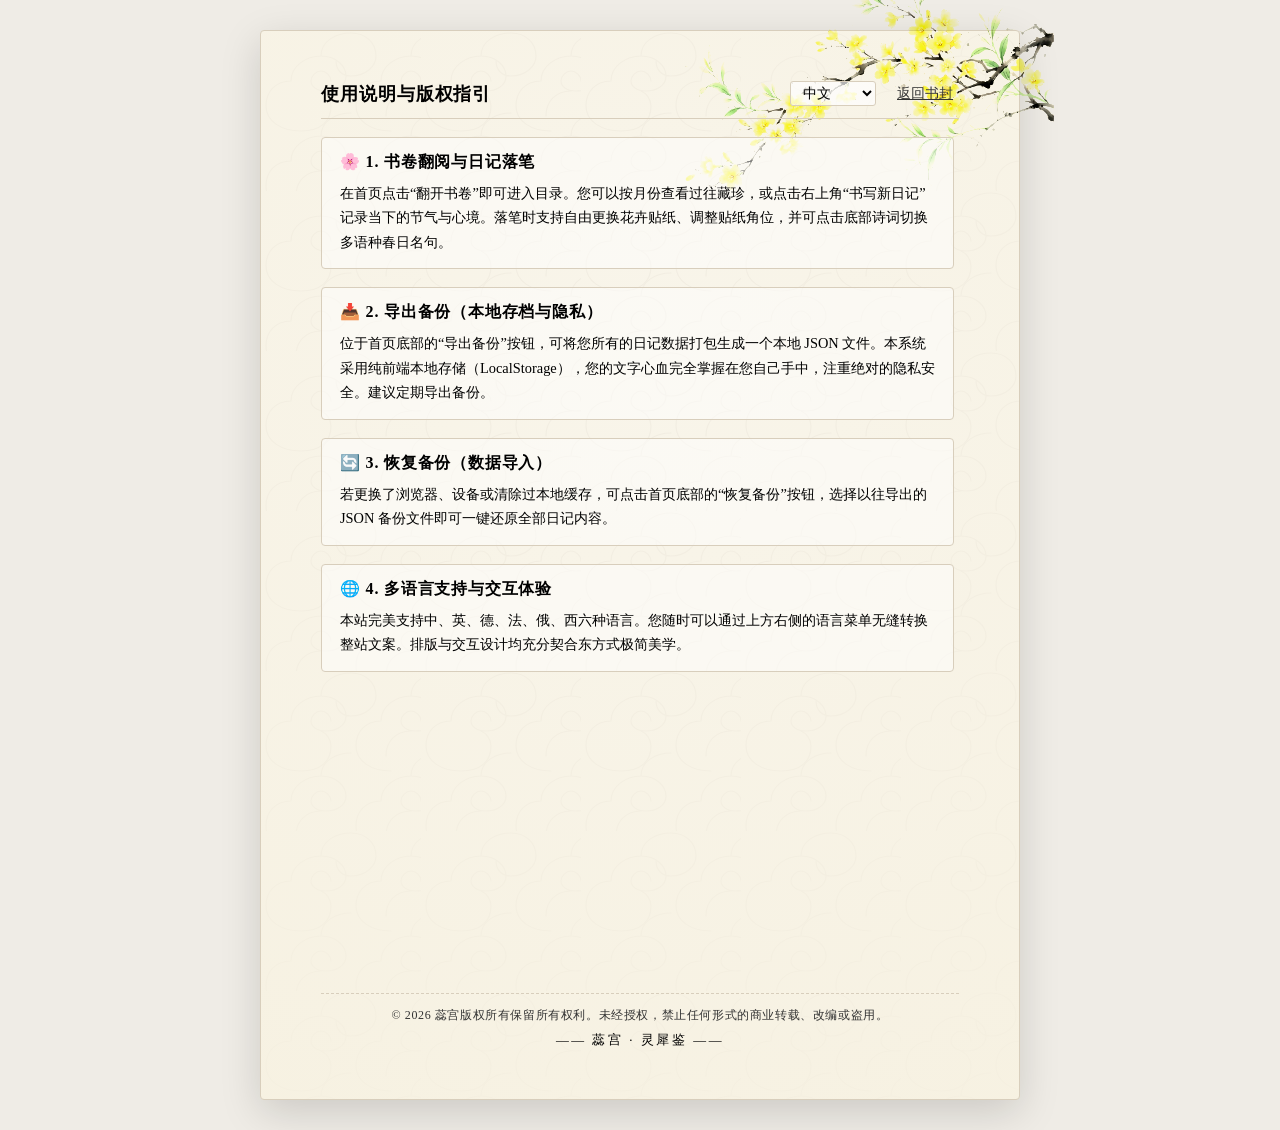
==== guide.html @ cddea07f "Add files via upload" ====
<!DOCTYPE html>
<html lang="zh-CN">
<head>
    <meta charset="UTF-8">
    <meta name="viewport" content="width=device-width, initial-scale=1.0">
    <title>使用说明 · 蕊宫 · 灵犀鉴</title>

    <style>
        :root {
            --bg-goose-yellow: #F4EEDC; 
            --text-ink: #000000;
            --sub-text: #333333;
            --line-color: #D8CEBC;
            --primary-color: #000000;
        }

        body {
            background-color: #EFECE6;
            margin: 0;
            padding: 30px 20px;
            font-family: "Noto Serif SC", "Source Han Serif SC", "Songti SC", "SimSun", "Georgia", "Times New Roman", serif;
            display: flex;
            flex-direction: column;
            align-items: center;
            min-height: 100vh;
        }

        .book-sheet {
            width: 100%;
            max-width: 760px;
            height: 1070px;
            background-color: var(--bg-goose-yellow) !important;
            background-image: 
                radial-gradient(circle at 50% 30%, rgba(255,255,255,0.4) 0%, rgba(247,242,227,0.85) 100%),
                url("data:image/svg+xml,%3Csvg xmlns='http://www.w3.org/2000/svg' width='160' height='160' viewBox='0 0 160 160'%3E%3Cg fill='none' stroke='%23D8CEBC' stroke-width='1.2' stroke-linecap='round' stroke-linejoin='round' opacity='0.4'%3E%3Cpath d='M30,50 C30,35 45,25 60,25 C75,25 85,35 85,45 C85,55 75,60 65,60 C55,60 50,55 50,50 C50,45 55,40 60,40 C65,40 70,45 70,50 M30,50 C15,50 5,60 5,75 C5,90 20,100 40,100 C60,100 70,90 70,75 C70,68 65,62 60,60 M60,25 C60,10 75,2 90,2 C105,2 115,12 115,25 M115,25 C115,35 105,45 90,45 C80,45 75,38 75,30'/%3E%3Cpath d='M120,130 C120,115 135,105 150,105 C165,105 175,115 175,125 C175,135 165,140 155,140 C145,140 140,135 140,130 C140,125 145,120 150,120 C155,120 160,125 160,130 M120,130 C105,130 95,140 95,155 C95,170 110,180 130,180 M150,105 C150,90 165,82 180,82 M150,140 C135,140 125,150 125,165'/%3E%3Cpath d='M120,50 C120,35 135,25 150,25 C165,25 175,35 175,45 C175,55 165,60 155,60 C145,60 140,55 140,50 C140,45 145,40 150,40 C155,40 160,45 160,50 M120,50 C105,50 95,60 95,75 C95,90 110,100 130,100 M150,25 C150,10 165,2 180,2 M150,60 C135,60 125,70 125,85'/%3E%3Cpath d='M30,130 C30,115 45,105 60,105 C75,105 85,115 85,125 C85,135 75,140 65,140 C55,140 50,135 50,130 C50,125 55,120 60,120 C65,120 70,125 70,130 M30,130 C15,130 5,140 5,155 C5,170 20,180 40,180 M60,105 C60,90 75,82 90,82 M60,140 C45,140 35,150 35,165'/%3E%3C/g%3E%3C/svg%3E");
            background-repeat: repeat;
            padding: 50px 60px;
            box-shadow: 0 12px 40px rgba(0, 0, 0, 0.15);
            border: 1px solid var(--line-color);
            position: relative;
            box-sizing: border-box;
            display: flex;
            flex-direction: column;
            border-radius: 4px;
        }

        .corner-flower-sticker {
            position: absolute;
            pointer-events: none;
            z-index: 10;
            mix-blend-mode: multiply;
            filter: contrast(135%) brightness(108%);
            top: -35px; right: -35px; width: 420px;
        }

        .page-nav {
            display: flex;
            justify-content: space-between;
            align-items: center;
            border-bottom: 1px solid var(--line-color);
            padding-bottom: 12px;
            margin-bottom: 18px;
            position: relative;
            z-index: 15;
        }
        .nav-title {
            font-size: 1.15rem;
            color: var(--primary-color);
            font-weight: 600;
            letter-spacing: 0.05em;
        }

        .nav-right-group {
            display: flex;
            align-items: center;
            gap: 15px;
        }

        /* 下拉菜单精致古风样式 */
        .lang-select {
            background: rgba(255, 255, 255, 0.7);
            border: 1px solid var(--line-color);
            color: var(--primary-color);
            font-family: inherit;
            font-size: 0.85rem;
            padding: 3px 8px;
            border-radius: 3px;
            cursor: pointer;
            outline: none;
            transition: all 0.2s;
        }
        .lang-select:hover {
            border-color: var(--primary-color);
        }

        .btn-link {
            background: none;
            border: none;
            color: var(--sub-text);
            font-family: inherit;
            font-size: 0.9rem;
            cursor: pointer;
            text-decoration: underline;
        }
        .btn-link:hover { opacity: 0.7; }

        .content-area {
            flex-grow: 1;
            overflow-y: auto;
            position: relative;
            z-index: 15;
            padding-right: 5px;
        }

        .guide-section {
            margin-bottom: 18px;
            background: rgba(255, 255, 255, 0.5);
            border: 1px solid var(--line-color);
            padding: 14px 18px;
            border-radius: 4px;
        }
        .guide-h2 {
            font-size: 1rem;
            font-weight: bold;
            color: var(--primary-color);
            margin-top: 0;
            margin-bottom: 8px;
            letter-spacing: 0.05em;
        }
        .guide-p {
            font-size: 0.9rem;
            line-height: 1.7;
            color: var(--text-ink);
            margin: 0;
        }

        .footer-area {
            margin-top: 15px;
            position: relative;
            z-index: 15;
            border-top: 1px dashed var(--line-color);
            padding-top: 12px;
            display: flex;
            flex-direction: column;
            align-items: center;
            gap: 8px;
        }

        .copyright-text {
            text-align: center;
            font-size: 0.75rem;
            color: var(--sub-text);
            letter-spacing: 0.05em;
            line-height: 1.5;
        }

        .brand-footer {
            text-align: center;
            font-size: 0.8rem;
            color: var(--primary-color);
            letter-spacing: 0.2em;
        }
    </style>
</head>
<body>

    <div class="book-sheet">
        <img src="image/flower3.jpg" alt="花卉贴纸" class="corner-flower-sticker">

        <!-- 顶部导航与上方语言下拉菜单 -->
        <div class="page-nav">
            <span class="nav-title" id="guideNavTitle">使用说明与版权指引</span>
            <div class="nav-right-group">
                <!-- 语言下拉菜单 -->
                <select id="langSelect" class="lang-select" onchange="switchLanguage(this.value)">
                    <option value="zh">中文</option>
                    <option value="en">English</option>
                    <option value="de">Deutsch</option>
                    <option value="fr">Français</option>
                    <option value="ru">Русский</option>
                    <option value="es">Español</option>
                </select>
                <button class="btn-link" id="btnBackHome" onclick="window.location.href='index.html'">返回书封</button>
            </div>
        </div>

        <!-- 说明正文滚动区 -->
        <div class="content-area" id="guideContentArea">
            <div class="guide-section">
                <div class="guide-h2" id="h2Title1">🌸 1. 书卷翻阅与日记落笔</div>
                <div class="guide-p" id="pText1">在首页点击“翻开书卷”即可进入目录。您可以按月份查看过往藏珍，或点击右上角“书写新日记”记录当下的节气与心境。落笔时支持自由更换花卉贴纸、调整贴纸角位，并可点击底部诗词切换多语种春日名句。</div>
            </div>

            <div class="guide-section">
                <div class="guide-h2" id="h2Title2">📥 2. 导出备份（本地存档与隐私）</div>
                <div class="guide-p" id="pText2">位于首页底部的“导出备份”按钮，可将您所有的日记数据打包生成一个本地 JSON 文件。本系统采用纯前端本地存储（LocalStorage），您的文字心血完全掌握在您自己手中，注重绝对的隐私安全。建议定期导出备份。</div>
            </div>

            <div class="guide-section">
                <div class="guide-h2" id="h2Title3">🔄 3. 恢复备份（数据导入）</div>
                <div class="guide-p" id="pText3">若更换了浏览器、设备或清除过本地缓存，可点击首页底部的“恢复备份”按钮，选择以往导出的 JSON 备份文件即可一键还原全部日记内容。</div>
            </div>

            <div class="guide-section">
                <div class="guide-h2" id="h2Title4">🌐 4. 多语言支持与交互体验</div>
                <div class="guide-p" id="pText4">本站完美支持中、英、德、法、俄、西六种语言。您随时可以通过上方右侧的语言菜单无缝转换整站文案。排版与交互设计均充分契合东方式极简美学。</div>
            </div>
        </div>

        <!-- 底部版权与品牌区 -->
        <div class="footer-area">
            <div class="copyright-text" id="copyrightText">
                © 2026 蕊宫版权所有保留所有权利。未经授权，禁止任何形式的商业转载、改编或盗用。
            </div>
            <div class="brand-footer" id="guideBrand">—— 蕊宫 · 灵犀鉴 ——</div>
        </div>
    </div>

    <script>
        const guideTranslations = {
            zh: {
                navTitle: "使用说明与版权指引",
                backHome: "返回书封",
                h2_1: "🌸 1. 书卷翻阅与日记落笔",
                p_1: "在首页点击“翻开书卷”即可进入目录。您可以按月份查看过往藏珍，或点击右上角“书写新日记”记录当下的节气与心境。落笔时支持自由更换花卉贴纸、调整贴纸角位，并可点击底部诗词切换多语种春日名句。",
                h2_2: "📥 2. 导出备份（本地存档与隐私）",
                p_2: "位于首页底部的“导出备份”按钮，可将您所有的日记数据打包生成一个本地 JSON 文件。本系统采用纯前端本地存储（LocalStorage），您的文字心血完全掌握在您自己手中，注重绝对的隐私安全。建议定期导出备份。",
                h2_3: "🔄 3. 恢复备份（数据导入）",
                p_3: "若更换了浏览器、设备或清除过本地缓存，可点击首页底部的“恢复备份”按钮，选择以往导出的 JSON 备份文件即可一键还原全部日记内容。",
                h2_4: "🌐 4. 多语言支持与交互体验",
                p_4: "本站完美支持中、英、德、法、俄、西六种语言。您随时可以通过上方右侧的语言菜单无缝转换整站文案。排版与交互设计均充分契合东方式极简美学。",
                copyright: "© 2026 蕊宫版权所有保留所有权利。未经授权，禁止任何形式的商业转载、改编或盗用。",
                brand: "—— 蕊宫 · 灵犀鉴 ——"
            },
            en: {
                navTitle: "Instructions & Copyright Guide",
                backHome: "Back to Cover",
                h2_1: "🌸 1. Reading & Writing Diaries",
                p_1: "Click 'Open Book' on the cover to enter the catalog. View past treasures by month or click '+ Write New Diary'. Change floral stickers, adjust corners, and click the poetry footer for multilingual spring verses.",
                h2_2: "📥 2. Export Backup (Local Storage & Privacy)",
                p_2: "The 'Export Backup' button packages your diary data into a local JSON file. Powered by pure frontend local storage, your data remains entirely in your hands with absolute privacy.",
                h2_3: "🔄 3. Restore Backup",
                p_3: "If you change browsers or clear cache, click 'Restore Backup' and select your previous JSON backup file to restore all entries instantly.",
                h2_4: "🌐 4. Multilingual & Aesthetics",
                p_4: "Supports Chinese, English, German, French, Russian, and Spanish. Seamlessly switch using the top-right language menu while enjoying minimalist oriental aesthetics.",
                copyright: "© 2026 Rui Palace. All rights reserved. Unauthorized commercial reproduction or adaptation is prohibited.",
                brand: "—— Rui Palace ——"
            },
            de: {
                navTitle: "Anleitung & Urheberrecht",
                backHome: "Zum Umschlag",
                h2_1: "🌸 1. Lesen & Tagebuch schreiben",
                p_1: "Klicken Sie auf „Buch öffnen“, um den Katalog aufzurufen. Betrachten Sie Schätze nach Monat oder schreiben Sie ein neues Tagebuch.",
                h2_2: "📥 2. Backup exportieren (Datenschutz)",
                p_2: "Die Schaltfläche „Backup exportieren“ speichert alle Daten lokal als JSON. Dank reiner Frontend-Speicherung bleibt Ihre Privatsphäre vollständig gewahrt.",
                h2_3: "🔄 3. Backup wiederherstellen",
                p_3: "Bei Browserwechsel oder Cache-Löschung wählen Sie Ihre JSON-Sicherheitskopie aus, um alle Einträge wiederherzustellen.",
                h2_4: "🌐 4. Mehrsprachigkeit & Ästhetik",
                p_4: "Unterstützt sechs Sprachen. Wechseln Sie nahtlos über das obere Sprachmenü und genießen Sie die minimalistische orientalische Ästhetik.",
                copyright: "© 2026 Rui Palast. Alle Rechte vorbehalten. Unerlaubte kommerzielle Nutzung ist untersagt.",
                brand: "—— Rui Palast ——"
            },
            fr: {
                navTitle: "Instructions & Droits d'auteur",
                backHome: "Retour Couverture",
                h2_1: "🌸 1. Lecture et Écriture",
                p_1: "Cliquez sur « Ouvrir le Livre » pour accéder au catalogue. Consultez les trésors ou écrivez un nouveau journal.",
                h2_2: "📥 2. Exporter (Confidentialité)",
                p_2: "Le bouton « Exporter » regroupe vos données dans un fichier JSON local. Vos données restent strictement privées.",
                h2_3: "🔄 3. Restaurer la Sauvegarde",
                p_3: "En cas de changement de navigateur, sélectionnez votre fichier JSON de sauvegarde pour tout restaurer.",
                h2_4: "🌐 4. Support Multilingue",
                p_4: "Prend en charge six langues. Changez facilement via le menu déroulant supérieur tout en profitant d'une esthétique minimaliste.",
                copyright: "© 2026 Palais Rui. Tous droits réservés. Reproduction commerciale interdite.",
                brand: "—— Palais Rui ——"
            },
            ru: {
                navTitle: "Инструкция и Авторские Права",
                backHome: "К обложке",
                h2_1: "🌸 1. Чтение и Записи",
                p_1: "Нажмите «Открыть Книгу» на обложке для входа в каталог. Просматривайте записи и создавайте новые.",
                h2_2: "📥 2. Экспорт Бэкапа (Конфиденциальность)",
                p_2: "Кнопка «Экспорт бэкапа» сохраняет данные в локальный JSON-файл. Полная приватность и хранение на вашей стороне.",
                h2_3: "🔄 3. Восстановление Бэкапа",
                p_3: "При смене браузера выберите прошлый файл бэкапа для мгновенного восстановления записей.",
                h2_4: "🌐 4. Многоязычность",
                p_4: "Поддержка шести языков. Переключайтесь через верхнее меню, наслаждаясь восточной минималистичной эстетикой.",
                copyright: "© 2026 Дворец Руй. Все права защищены. Коммерческое использование запрещено.",
                brand: "—— Дворец Руй ——"
            },
            es: {
                navTitle: "Instrucciones y Derechos",
                backHome: "Volver a Portada",
                h2_1: "🌸 1. Lectura y Escritura",
                p_1: "Haz clic en 'Abrir Libro' para entrar al catálogo. Explora tesoros pasados o escribe un nuevo diario.",
                h2_2: "📥 2. Exportar Copia (Privacidad)",
                p_2: "El botón 'Exportar copia' guarda tus datos en un archivo JSON local. Tu privacidad está garantizada al 100%.",
                h2_3: "🔄 3. Restaurar Copia",
                p_3: "Si cambias de navegador, selecciona tu archivo JSON anterior para restaurar todas tus entradas.",
                h2_4: "🌐 4. Soporte Multilingüe",
                p_4: "Compatible con seis idiomas. Cambia sin problemas desde el menú superior disfrutando de una estética oriental minimalista.",
                copyright: "© 2026 Palacio Rui. Todos los derechos reservados. Prohibida su reproducción comercial.",
                brand: "—— Palacio Rui ——"
            }
        };

        function switchLanguage(lang) {
            const t = guideTranslations[lang];
            if (!t) return;

            document.getElementById('guideNavTitle').innerText = t.navTitle;
            document.getElementById('btnBackHome').innerText = t.backHome;
            document.getElementById('h2Title1').innerText = t.h2_1;
            document.getElementById('pText1').innerText = t.p_1;
            document.getElementById('h2Title2').innerText = t.h2_2;
            document.getElementById('pText2').innerText = t.p_2;
            document.getElementById('h2Title3').innerText = t.h2_3;
            document.getElementById('pText3').innerText = t.p_3;
            document.getElementById('h2Title4').innerText = t.h2_4;
            document.getElementById('pText4').innerText = t.p_4;
            document.getElementById('copyrightText').innerText = t.copyright;
            document.getElementById('guideBrand').innerText = t.brand;
        }
    </script>
</body>
</html>
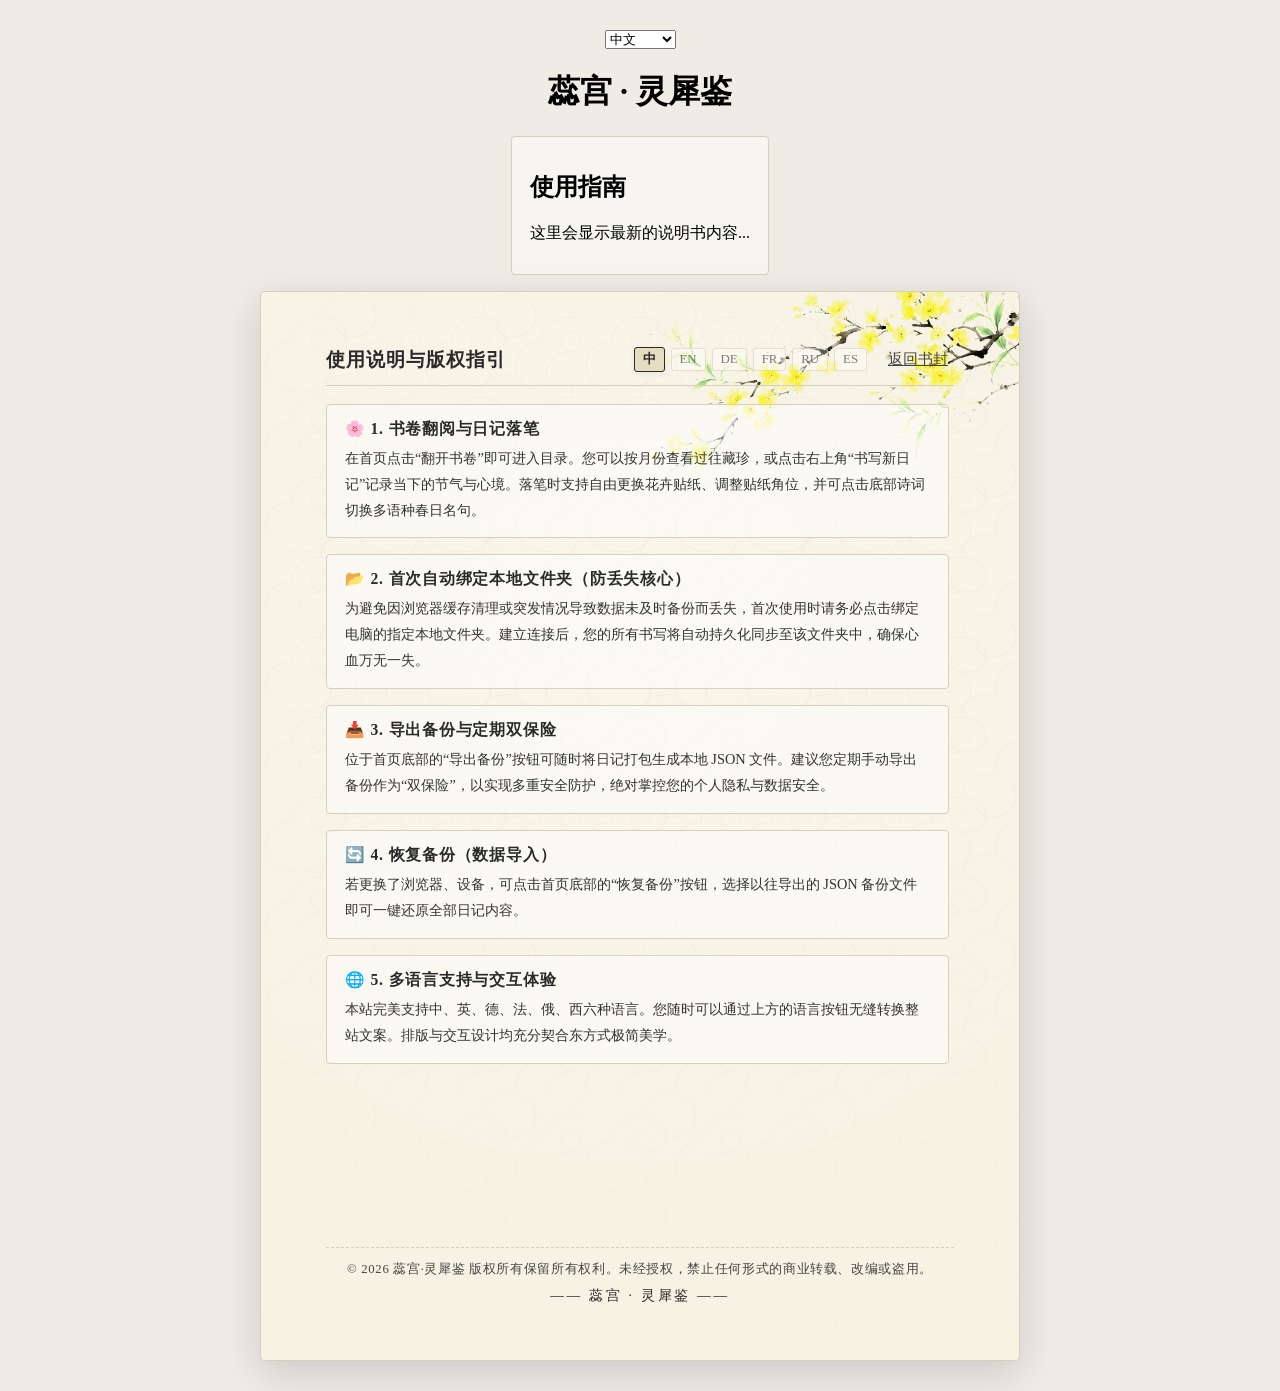
==== commit c3c8d5c8: "Update guide.html" ====
--- a/guide.html
+++ b/guide.html
@@ -1,4 +1,23 @@
+<link rel="manifest" href="manifest.json">
 <!DOCTYPE html>
+
+<!-- 语言选择下拉菜单 -->
+<select id="language-selector" onchange="switchLanguage(this.value)">
+    <option value="zh">中文</option>
+    <option value="en">English</option>
+    <option value="de">Deutsch</option>
+</select>
+
+<!-- 动态应用国际化和最新 Guide 的区域 -->
+<h1 data-i18n="title">蕊宫 · 灵犀鉴</h1>
+
+<section class="guide-section">
+    <h2 data-i18n="guide_title">使用指南</h2>
+    <p data-i18n="guide_content">这里会显示最新的说明书内容...</p>
+</section>
+
+
+
 <html lang="zh-CN">
 <head>
     <meta charset="UTF-8">
@@ -8,10 +27,10 @@
     <style>
         :root {
             --bg-goose-yellow: #F4EEDC; 
-            --text-ink: #000000;
-            --sub-text: #333333;
+            --text-ink: #333333;
+            --sub-text: #444444;
             --line-color: #D8CEBC;
-            --primary-color: #000000;
+            --primary-color: #2A2A2A;
         }
 
         body {
@@ -34,11 +53,12 @@
                 radial-gradient(circle at 50% 30%, rgba(255,255,255,0.4) 0%, rgba(247,242,227,0.85) 100%),
                 url("data:image/svg+xml,%3Csvg xmlns='http://www.w3.org/2000/svg' width='160' height='160' viewBox='0 0 160 160'%3E%3Cg fill='none' stroke='%23D8CEBC' stroke-width='1.2' stroke-linecap='round' stroke-linejoin='round' opacity='0.4'%3E%3Cpath d='M30,50 C30,35 45,25 60,25 C75,25 85,35 85,45 C85,55 75,60 65,60 C55,60 50,55 50,50 C50,45 55,40 60,40 C65,40 70,45 70,50 M30,50 C15,50 5,60 5,75 C5,90 20,100 40,100 C60,100 70,90 70,75 C70,68 65,62 60,60 M60,25 C60,10 75,2 90,2 C105,2 115,12 115,25 M115,25 C115,35 105,45 90,45 C80,45 75,38 75,30'/%3E%3Cpath d='M120,130 C120,115 135,105 150,105 C165,105 175,115 175,125 C175,135 165,140 155,140 C145,140 140,135 140,130 C140,125 145,120 150,120 C155,120 160,125 160,130 M120,130 C105,130 95,140 95,155 C95,170 110,180 130,180 M150,105 C150,90 165,82 180,82 M150,140 C135,140 125,150 125,165'/%3E%3Cpath d='M120,50 C120,35 135,25 150,25 C165,25 175,35 175,45 C175,55 165,60 155,60 C145,60 140,55 140,50 C140,45 145,40 150,40 C155,40 160,45 160,50 M120,50 C105,50 95,60 95,75 C95,90 110,100 130,100 M150,25 C150,10 165,2 180,2 M150,60 C135,60 125,70 125,85'/%3E%3Cpath d='M30,130 C30,115 45,105 60,105 C75,105 85,115 85,125 C85,135 75,140 65,140 C55,140 50,135 50,130 C50,125 55,120 60,120 C65,120 70,125 70,130 M30,130 C15,130 5,140 5,155 C5,170 20,180 40,180 M60,105 C60,90 75,82 90,82 M60,140 C45,140 35,150 35,165'/%3E%3C/g%3E%3C/svg%3E");
             background-repeat: repeat;
-            padding: 50px 60px;
+            padding: 55px 65px;
             box-shadow: 0 12px 40px rgba(0, 0, 0, 0.15);
             border: 1px solid var(--line-color);
             position: relative;
             box-sizing: border-box;
+            overflow: hidden;
             display: flex;
             flex-direction: column;
             border-radius: 4px;
@@ -50,7 +70,9 @@
             z-index: 10;
             mix-blend-mode: multiply;
             filter: contrast(135%) brightness(108%);
-            top: -35px; right: -35px; width: 420px;
+            top: -35px; 
+            right: -35px; 
+            width: 460px;
         }
 
         .page-nav {
@@ -63,8 +85,9 @@
             position: relative;
             z-index: 15;
         }
+
         .nav-title {
-            font-size: 1.15rem;
+            font-size: 1.2rem;
             color: var(--primary-color);
             font-weight: 600;
             letter-spacing: 0.05em;
@@ -76,21 +99,34 @@
             gap: 15px;
         }
 
-        /* 下拉菜单精致古风样式 */
-        .lang-select {
+        /* 底部/导航栏精致语言切换按钮 */
+        .lang-switcher {
+            display: flex;
+            gap: 6px;
+            align-items: center;
+        }
+        
+        .lang-btn {
+            background: rgba(255, 255, 255, 0.35);
+            border: 1px solid rgba(216, 206, 188, 0.6);
+            padding: 3px 8px;
+            font-size: 0.8rem;
+            cursor: pointer;
+            border-radius: 3px;
+            font-family: inherit;
+            color: rgba(68, 68, 68, 0.7);
+            transition: all 0.2s;
+        }
+        .lang-btn:hover {
             background: rgba(255, 255, 255, 0.7);
-            border: 1px solid var(--line-color);
-            color: var(--primary-color);
-            font-family: inherit;
-            font-size: 0.85rem;
-            padding: 3px 8px;
-            border-radius: 3px;
-            cursor: pointer;
-            outline: none;
-            transition: all 0.2s;
-        }
-        .lang-select:hover {
+            color: var(--primary-color);
+        }
+        .lang-btn.active {
+            background: #E5DCC2;
             border-color: var(--primary-color);
+            color: var(--primary-color);
+            box-shadow: 0 2px 6px rgba(0,0,0,0.06);
+            font-weight: 600;
         }
 
         .btn-link {
@@ -98,7 +134,7 @@
             border: none;
             color: var(--sub-text);
             font-family: inherit;
-            font-size: 0.9rem;
+            font-size: 0.95rem;
             cursor: pointer;
             text-decoration: underline;
         }
@@ -113,23 +149,23 @@
         }
 
         .guide-section {
-            margin-bottom: 18px;
+            margin-bottom: 16px;
             background: rgba(255, 255, 255, 0.5);
             border: 1px solid var(--line-color);
             padding: 14px 18px;
             border-radius: 4px;
         }
         .guide-h2 {
-            font-size: 1rem;
+            font-size: 0.98rem;
             font-weight: bold;
             color: var(--primary-color);
             margin-top: 0;
-            margin-bottom: 8px;
+            margin-bottom: 6px;
             letter-spacing: 0.05em;
         }
         .guide-p {
             font-size: 0.9rem;
-            line-height: 1.7;
+            line-height: 1.8;
             color: var(--text-ink);
             margin: 0;
         }
@@ -148,7 +184,7 @@
 
         .copyright-text {
             text-align: center;
-            font-size: 0.75rem;
+            font-size: 0.8rem;
             color: var(--sub-text);
             letter-spacing: 0.05em;
             line-height: 1.5;
@@ -156,7 +192,7 @@
 
         .brand-footer {
             text-align: center;
-            font-size: 0.8rem;
+            font-size: 0.85rem;
             color: var(--primary-color);
             letter-spacing: 0.2em;
         }
@@ -167,19 +203,18 @@
     <div class="book-sheet">
         <img src="image/flower3.jpg" alt="花卉贴纸" class="corner-flower-sticker">
 
-        <!-- 顶部导航与上方语言下拉菜单 -->
+        <!-- 顶部导航与语言切换 -->
         <div class="page-nav">
             <span class="nav-title" id="guideNavTitle">使用说明与版权指引</span>
             <div class="nav-right-group">
-                <!-- 语言下拉菜单 -->
-                <select id="langSelect" class="lang-select" onchange="switchLanguage(this.value)">
-                    <option value="zh">中文</option>
-                    <option value="en">English</option>
-                    <option value="de">Deutsch</option>
-                    <option value="fr">Français</option>
-                    <option value="ru">Русский</option>
-                    <option value="es">Español</option>
-                </select>
+                <div class="lang-switcher">
+                    <button class="lang-btn active" onclick="switchLanguage('zh')">中</button>
+                    <button class="lang-btn" onclick="switchLanguage('en')">EN</button>
+                    <button class="lang-btn" onclick="switchLanguage('de')">DE</button>
+                    <button class="lang-btn" onclick="switchLanguage('fr')">FR</button>
+                    <button class="lang-btn" onclick="switchLanguage('ru')">RU</button>
+                    <button class="lang-btn" onclick="switchLanguage('es')">ES</button>
+                </div>
                 <button class="btn-link" id="btnBackHome" onclick="window.location.href='index.html'">返回书封</button>
             </div>
         </div>
@@ -192,25 +227,30 @@
             </div>
 
             <div class="guide-section">
-                <div class="guide-h2" id="h2Title2">📥 2. 导出备份（本地存档与隐私）</div>
-                <div class="guide-p" id="pText2">位于首页底部的“导出备份”按钮，可将您所有的日记数据打包生成一个本地 JSON 文件。本系统采用纯前端本地存储（LocalStorage），您的文字心血完全掌握在您自己手中，注重绝对的隐私安全。建议定期导出备份。</div>
-            </div>
-
-            <div class="guide-section">
-                <div class="guide-h2" id="h2Title3">🔄 3. 恢复备份（数据导入）</div>
-                <div class="guide-p" id="pText3">若更换了浏览器、设备或清除过本地缓存，可点击首页底部的“恢复备份”按钮，选择以往导出的 JSON 备份文件即可一键还原全部日记内容。</div>
-            </div>
-
-            <div class="guide-section">
-                <div class="guide-h2" id="h2Title4">🌐 4. 多语言支持与交互体验</div>
-                <div class="guide-p" id="pText4">本站完美支持中、英、德、法、俄、西六种语言。您随时可以通过上方右侧的语言菜单无缝转换整站文案。排版与交互设计均充分契合东方式极简美学。</div>
+                <div class="guide-h2" id="h2Title2">📂 2. 首次自动绑定本地文件夹（防丢失核心）</div>
+                <div class="guide-p" id="pText2">为避免因浏览器缓存清理或突发情况导致数据未及时备份而丢失，首次使用时请务必点击绑定电脑的指定本地文件夹。建立连接后，您的所有书写将自动持久化同步至该文件夹中，确保心血万无一失。</div>
+            </div>
+
+            <div class="guide-section">
+                <div class="guide-h2" id="h2Title3">📥 3. 导出备份与定期双保险</div>
+                <div class="guide-p" id="pText3">位于首页底部的“导出备份”按钮可随时将日记打包生成本地 JSON 文件。建议您定期手动导出备份作为“双保险”，以实现多重安全防护，绝对掌控您的个人隐私与数据安全。</div>
+            </div>
+
+            <div class="guide-section">
+                <div class="guide-h2" id="h2Title4">🔄 4. 恢复备份（数据导入）</div>
+                <div class="guide-p" id="pText4">若更换了浏览器、设备，可点击首页底部的“恢复备份”按钮，选择以往导出的 JSON 备份文件即可一键还原全部日记内容。</div>
+            </div>
+
+            <div class="guide-section">
+                <div class="guide-h2" id="h2Title5">🌐 5. 多语言支持与交互体验</div>
+                <div class="guide-p" id="pText5">本站完美支持中、英、德、法、俄、西六种语言。您随时可以通过上方的语言按钮无缝转换整站文案。排版与交互设计均充分契合东方式极简美学。</div>
             </div>
         </div>
 
         <!-- 底部版权与品牌区 -->
         <div class="footer-area">
             <div class="copyright-text" id="copyrightText">
-                © 2026 蕊宫版权所有保留所有权利。未经授权，禁止任何形式的商业转载、改编或盗用。
+                © 2026 蕊宫·灵犀鉴 版权所有保留所有权利。未经授权，禁止任何形式的商业转载、改编或盗用。
             </div>
             <div class="brand-footer" id="guideBrand">—— 蕊宫 · 灵犀鉴 ——</div>
         </div>
@@ -223,13 +263,15 @@
                 backHome: "返回书封",
                 h2_1: "🌸 1. 书卷翻阅与日记落笔",
                 p_1: "在首页点击“翻开书卷”即可进入目录。您可以按月份查看过往藏珍，或点击右上角“书写新日记”记录当下的节气与心境。落笔时支持自由更换花卉贴纸、调整贴纸角位，并可点击底部诗词切换多语种春日名句。",
-                h2_2: "📥 2. 导出备份（本地存档与隐私）",
-                p_2: "位于首页底部的“导出备份”按钮，可将您所有的日记数据打包生成一个本地 JSON 文件。本系统采用纯前端本地存储（LocalStorage），您的文字心血完全掌握在您自己手中，注重绝对的隐私安全。建议定期导出备份。",
-                h2_3: "🔄 3. 恢复备份（数据导入）",
-                p_3: "若更换了浏览器、设备或清除过本地缓存，可点击首页底部的“恢复备份”按钮，选择以往导出的 JSON 备份文件即可一键还原全部日记内容。",
-                h2_4: "🌐 4. 多语言支持与交互体验",
-                p_4: "本站完美支持中、英、德、法、俄、西六种语言。您随时可以通过上方右侧的语言菜单无缝转换整站文案。排版与交互设计均充分契合东方式极简美学。",
-                copyright: "© 2026 蕊宫版权所有保留所有权利。未经授权，禁止任何形式的商业转载、改编或盗用。",
+                h2_2: "📂 2. 首次自动绑定本地文件夹（防丢失核心）",
+                p_2: "为避免因浏览器缓存清理或突发情况导致数据未及时备份而丢失，首次使用时请务必点击绑定电脑的指定本地文件夹。建立连接后，您的所有书写将自动持久化同步至该文件夹中，确保心血万无一失。",
+                h2_3: "📥 3. 导出备份与定期双保险",
+                p_3: "位于首页底部的“导出备份”按钮可随时将日记打包生成本地 JSON 文件。建议您定期手动导出备份作为“双保险”，以实现多重安全防护，绝对掌控您的个人隐私与数据安全。",
+                h2_4: "🔄 4. 恢复备份（数据导入）",
+                p_4: "若更换了浏览器、设备，可点击首页底部的“恢复备份”按钮，选择以往导出的 JSON 备份文件即可一键还原全部日记内容。",
+                h2_5: "🌐 5. 多语言支持与交互体验",
+                p_5: "本站完美支持中、英、德、法、俄、西六种语言。您随时可以通过上方的语言按钮无缝转换整站文案。排版与交互设计均充分契合东方式极简美学。",
+                copyright: "© 2026 蕊宫·灵犀鉴 版权所有保留所有权利。未经授权，禁止任何形式的商业转载、改编或盗用。",
                 brand: "—— 蕊宫 · 灵犀鉴 ——"
             },
             en: {
@@ -237,74 +279,87 @@
                 backHome: "Back to Cover",
                 h2_1: "🌸 1. Reading & Writing Diaries",
                 p_1: "Click 'Open Book' on the cover to enter the catalog. View past treasures by month or click '+ Write New Diary'. Change floral stickers, adjust corners, and click the poetry footer for multilingual spring verses.",
-                h2_2: "📥 2. Export Backup (Local Storage & Privacy)",
-                p_2: "The 'Export Backup' button packages your diary data into a local JSON file. Powered by pure frontend local storage, your data remains entirely in your hands with absolute privacy.",
-                h2_3: "🔄 3. Restore Backup",
-                p_3: "If you change browsers or clear cache, click 'Restore Backup' and select your previous JSON backup file to restore all entries instantly.",
-                h2_4: "🌐 4. Multilingual & Aesthetics",
-                p_4: "Supports Chinese, English, German, French, Russian, and Spanish. Seamlessly switch using the top-right language menu while enjoying minimalist oriental aesthetics.",
-                copyright: "© 2026 Rui Palace. All rights reserved. Unauthorized commercial reproduction or adaptation is prohibited.",
-                brand: "—— Rui Palace ——"
+                h2_2: "📂 2. Automatic Local Folder Binding (Anti-Loss Core)",
+                p_2: "To prevent data loss from browser cache clearing or unbacked changes, please bind a designated local computer folder upon your first visit. Once connected, all your writings will automatically persist and sync into this folder.",
+                h2_3: "📥 3. Export Backup & Regular Double Insurance",
+                p_3: "The 'Export Backup' button packages your diary into a local JSON file anytime. We recommend exporting manual backups regularly as a 'double insurance' for multi-layered safety and absolute privacy control.",
+                h2_4: "🔄 4. Restore Backup",
+                p_4: "If you change browsers or devices, click 'Restore Backup' and select your previous JSON backup file to restore all entries instantly.",
+                h2_5: "🌐 5. Multilingual & Aesthetics",
+                p_5: "Supports Chinese, English, German, French, Russian, and Spanish. Seamlessly switch using the top language menu while enjoying minimalist oriental aesthetics.",
+                copyright: "© 2026 Rui Palace · Ling Xi Jian. All rights reserved. Unauthorized commercial reproduction or adaptation is prohibited.",
+                brand: "—— Rui Palace · Ling Xi Jian ——"
             },
             de: {
                 navTitle: "Anleitung & Urheberrecht",
                 backHome: "Zum Umschlag",
                 h2_1: "🌸 1. Lesen & Tagebuch schreiben",
-                p_1: "Klicken Sie auf „Buch öffnen“, um den Katalog aufzurufen. Betrachten Sie Schätze nach Monat oder schreiben Sie ein neues Tagebuch.",
-                h2_2: "📥 2. Backup exportieren (Datenschutz)",
-                p_2: "Die Schaltfläche „Backup exportieren“ speichert alle Daten lokal als JSON. Dank reiner Frontend-Speicherung bleibt Ihre Privatsphäre vollständig gewahrt.",
-                h2_3: "🔄 3. Backup wiederherstellen",
-                p_3: "Bei Browserwechsel oder Cache-Löschung wählen Sie Ihre JSON-Sicherheitskopie aus, um alle Einträge wiederherzustellen.",
-                h2_4: "🌐 4. Mehrsprachigkeit & Ästhetik",
-                p_4: "Unterstützt sechs Sprachen. Wechseln Sie nahtlos über das obere Sprachmenü und genießen Sie die minimalistische orientalische Ästhetik.",
-                copyright: "© 2026 Rui Palast. Alle Rechte vorbehalten. Unerlaubte kommerzielle Nutzung ist untersagt.",
-                brand: "—— Rui Palast ——"
+                p_1: "Klicken Sie auf „Buch öffnen“, um den Katalog aufzurufen. Betrachten Sie Schätze nach Monat oder schreiben Sie über „Neues Tagebuch“ Ihre aktuellen Stimmungen nieder. Sticker lassen sich flexibel anpassen.",
+                h2_2: "📂 2. Automatisches Binden eines lokalen Ordners (Schutz vor Verlust)",
+                p_2: "Um Datenverlust durch Cache-Löschung zu vermeiden, binden Sie beim ersten Mal unbedingt einen lokalen Computerordner an. Nach der Verbindung werden alle Schriften automatisch in diesem Ordner dauerhaft gespeichert.",
+                h2_3: "📥 3. Backup exportieren & regelmäßige doppelte Absicherung",
+                p_3: "Der Button „Backup exportieren“ erstellt jederzeit eine lokale JSON-Datei. Es wird empfohlen, regelmäßig manuelle Backups als „doppelte Absicherung“ zu erstellen, um die absolute Datensicherheit zu gewährleisten.",
+                h2_4: "🔄 4. Backup wiederherstellen",
+                p_4: "Bei Browserwechsel oder Gerätetausch wählen Sie Ihre JSON-Sicherheitskopie über „Backup wiederherstellen“ aus, um alle Einträge sofort wiederherzustellen.",
+                h2_5: "🌐 5. Mehrsprachigkeit & Ästhetik",
+                p_5: "Die Website unterstützt sechs Sprachen. Wechseln Sie nahtlos über das obere Sprachmenü und genießen Sie die minimalistische orientalische Ästhetik.",
+                copyright: "© 2026 Rui Palast · Ling Xi Jian. Alle Rechte vorbehalten. Unerlaubte kommerzielle Nutzung oder Anpassung ist untersagt.",
+                brand: "—— Rui Palast · Ling Xi Jian ——"
             },
             fr: {
-                navTitle: "Instructions & Droits d'auteur",
-                backHome: "Retour Couverture",
+                navTitle: "Instructions & Droits d'Auteur",
+                backHome: "Retour à la Couverture",
                 h2_1: "🌸 1. Lecture et Écriture",
-                p_1: "Cliquez sur « Ouvrir le Livre » pour accéder au catalogue. Consultez les trésors ou écrivez un nouveau journal.",
-                h2_2: "📥 2. Exporter (Confidentialité)",
-                p_2: "Le bouton « Exporter » regroupe vos données dans un fichier JSON local. Vos données restent strictement privées.",
-                h2_3: "🔄 3. Restaurer la Sauvegarde",
-                p_3: "En cas de changement de navigateur, sélectionnez votre fichier JSON de sauvegarde pour tout restaurer.",
-                h2_4: "🌐 4. Support Multilingue",
-                p_4: "Prend en charge six langues. Changez facilement via le menu déroulant supérieur tout en profitant d'une esthétique minimaliste.",
-                copyright: "© 2026 Palais Rui. Tous droits réservés. Reproduction commerciale interdite.",
-                brand: "—— Palais Rui ——"
+                p_1: "Cliquez sur « Ouvrir le Livre » pour accéder au catalogue. Consultez les notes par mois ou créez un nouveau journal. Personnalisez les autocollants et les coins.",
+                h2_2: "📂 2. Liaison automatique du dossier local (Anti-perte)",
+                p_2: "Pour éviter toute perte de données en cas de nettoyage du cache, veuillez lier un dossier local de votre ordinateur dès la première utilisation. Tous vos écrits y seront automatiquement synchronisés.",
+                h2_3: "📥 3. Exportation et double assurance régulière",
+                p_3: "Le bouton d'exportation rassemble vos données dans un fichier JSON local. Il est conseillé d'effectuer des sauvegardes manuelles régulières comme « double assurance » pour une sécurité absolue.",
+                h2_4: "🔄 4. Restaurer la Sauvegarde",
+                p_4: "En cas de changement d'appareil ou de nettoyage du cache, importez votre fichier JSON pour restaurer instantanément l'ensemble de vos journaux.",
+                h2_5: "🌐 5. Support Multilingue et Esthétique",
+                p_5: "Prend en charge six langues. Changez facilement via le menu supérieur tout en profitant d'une esthétique orientale minimaliste.",
+                copyright: "© 2026 Palais Rui · Ling Xi Jian. Tous droits réservés. Reproduction commerciale interdite.",
+                brand: "—— Palais Rui · Ling Xi Jian ——"
             },
             ru: {
                 navTitle: "Инструкция и Авторские Права",
                 backHome: "К обложке",
-                h2_1: "🌸 1. Чтение и Записи",
-                p_1: "Нажмите «Открыть Книгу» на обложке для входа в каталог. Просматривайте записи и создавайте новые.",
-                h2_2: "📥 2. Экспорт Бэкапа (Конфиденциальность)",
-                p_2: "Кнопка «Экспорт бэкапа» сохраняет данные в локальный JSON-файл. Полная приватность и хранение на вашей стороне.",
-                h2_3: "🔄 3. Восстановление Бэкапа",
-                p_3: "При смене браузера выберите прошлый файл бэкапа для мгновенного восстановления записей.",
-                h2_4: "🌐 4. Многоязычность",
-                p_4: "Поддержка шести языков. Переключайтесь через верхнее меню, наслаждаясь восточной минималистичной эстетикой.",
-                copyright: "© 2026 Дворец Руй. Все права защищены. Коммерческое использование запрещено.",
-                brand: "—— Дворец Руй ——"
+                h2_1: "🌸 1. Чтение и Написание Дневника",
+                p_1: "Нажмите «Открыть Книгу» для входа в каталог. Просматривайте архив по месяцам или создавайте новые записи. Меняйте цветочные стикеры и настраивайте их положение.",
+                h2_2: "📂 2. Автоматическая привязка локальной папки (Защита от потери)",
+                p_2: "Чтобы избежать потери данных при очистке кэша браузера, обязательно привяжите указанную локальную папку на компьютере при первом использовании. Ваши записи будут автоматически сохраняться в ней.",
+                h2_3: "📥 3. Экспорт бэкапа и регулярная двойная страховка",
+                p_3: "Кнопка экспорта упаковывает ваши данные в локальный JSON-файл. Рекомендуется регулярно делать ручные бэкапы в качестве «двойной страховки» для абсолютной безопасности конфиденциальных данных.",
+                h2_4: "🔄 4. Восстановление Бэкапа",
+                p_4: "При смене браузера или устройства вы можете в один клик восстановить все записи с помощью сохраненного JSON-файла.",
+                h2_5: "🌐 5. Поддержка Языков",
+                p_5: "Полная поддержка шести языков с мгновенным переключением через верхнее меню в восточном минималистичном стиле.",
+                copyright: "© 2026 Дворец Руй · Лин Си Цзянь. Все права защищены. Коммерческое использование запрещено.",
+                brand: "—— Дворец Руй · Лин Си Цзянь ——"
             },
             es: {
                 navTitle: "Instrucciones y Derechos",
                 backHome: "Volver a Portada",
                 h2_1: "🌸 1. Lectura y Escritura",
-                p_1: "Haz clic en 'Abrir Libro' para entrar al catálogo. Explora tesoros pasados o escribe un nuevo diario.",
-                h2_2: "📥 2. Exportar Copia (Privacidad)",
-                p_2: "El botón 'Exportar copia' guarda tus datos en un archivo JSON local. Tu privacidad está garantizada al 100%.",
-                h2_3: "🔄 3. Restaurar Copia",
-                p_3: "Si cambias de navegador, selecciona tu archivo JSON anterior para restaurar todas tus entradas.",
-                h2_4: "🌐 4. Soporte Multilingüe",
-                p_4: "Compatible con seis idiomas. Cambia sin problemas desde el menú superior disfrutando de una estética oriental minimalista.",
-                copyright: "© 2026 Palacio Rui. Todos los derechos reservados. Prohibida su reproducción comercial.",
-                brand: "—— Palacio Rui ——"
+                p_1: "Haz clic en 'Abrir Libro' para entrar al catálogo. Explora tesoros pasados por mes o escribe nuevos diarios. Personaliza las pegatinas libremente.",
+                h2_2: "📂 2. Vinculación automática de carpeta local (Antiperdida)",
+                p_2: "Para evitar la pérdida de datos por borrado de caché, asegúrate de vincular una carpeta local en tu ordenador en el primer uso. Todos tus escritos se sincronizarán y guardarán allí automáticamente.",
+                h2_3: "📥 3. Exportar copia y doble seguro periódico",
+                p_3: "El botón de exportación genera un archivo JSON local en cualquier momento. Se recomienda realizar copias manuales periódicas como un «doble seguro» para garantizar la seguridad absoluta de tus datos.",
+                h2_4: "🔄 4. Restaurar Copia",
+                p_4: "Si cambias de navegador o dispositivo, selecciona tu archivo JSON anterior para restaurar todas tus entradas al instante.",
+                h2_5: "🌐 5. Soporte Multilingüe",
+                p_5: "Compatible con seis idiomas. Cambia sin problemas desde el menú superior disfrutando de una estética oriental minimalista.",
+                copyright: "© 2026 Palacio Rui · Ling Xi Jian. Todos los derechos reservados. Prohibida su reproducción comercial.",
+                brand: "—— Palacio Rui · Ling Xi Jian ——"
             }
         };
 
         function switchLanguage(lang) {
+            document.querySelectorAll('.lang-btn').forEach(btn => btn.classList.remove('active'));
+            event.target.classList.add('active');
+
             const t = guideTranslations[lang];
             if (!t) return;
 
@@ -318,9 +373,11 @@
             document.getElementById('pText3').innerText = t.p_3;
             document.getElementById('h2Title4').innerText = t.h2_4;
             document.getElementById('pText4').innerText = t.p_4;
+            document.getElementById('h2Title5').innerText = t.h2_5;
+            document.getElementById('pText5').innerText = t.p_5;
             document.getElementById('copyrightText').innerText = t.copyright;
             document.getElementById('guideBrand').innerText = t.brand;
         }
     </script>
 </body>
-</html>+</html>
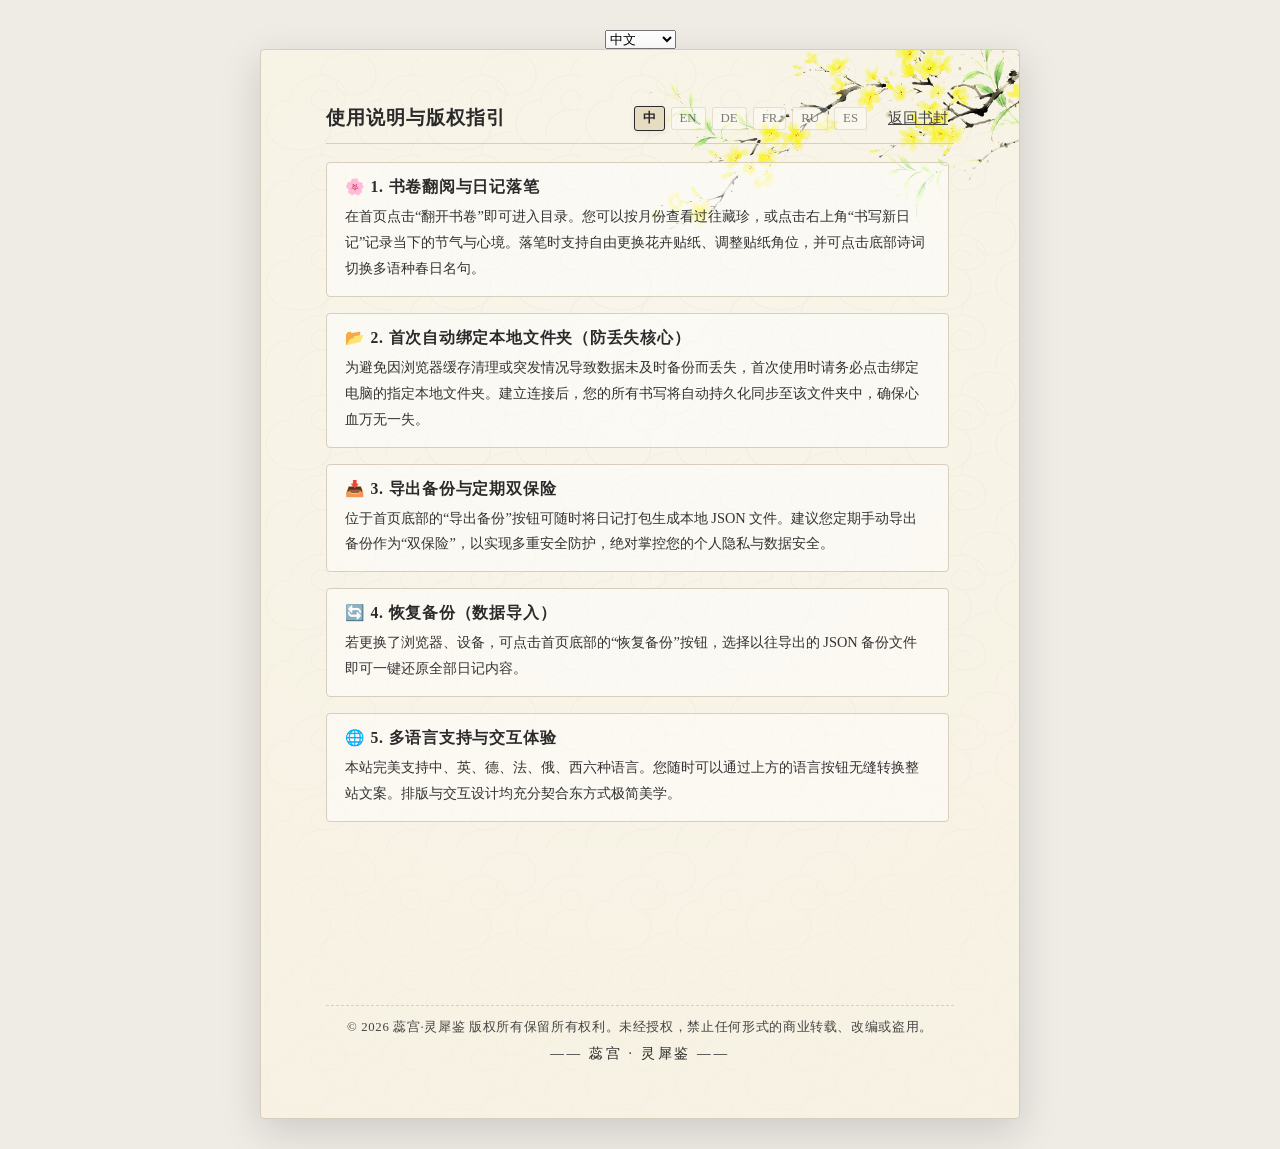
==== commit b42dc96d: "Update guide.html" ====
--- a/guide.html
+++ b/guide.html
@@ -8,21 +8,13 @@
     <option value="de">Deutsch</option>
 </select>
 
-<!-- 动态应用国际化和最新 Guide 的区域 -->
-<h1 data-i18n="title">蕊宫 · 灵犀鉴</h1>
-
-<section class="guide-section">
-    <h2 data-i18n="guide_title">使用指南</h2>
-    <p data-i18n="guide_content">这里会显示最新的说明书内容...</p>
-</section>
-
 
 
 <html lang="zh-CN">
 <head>
     <meta charset="UTF-8">
     <meta name="viewport" content="width=device-width, initial-scale=1.0">
-    <title>使用说明 · 蕊宫 · 灵犀鉴</title>
+    <title>使用说明 · 蕊宫 · 日记本</title>
 
     <style>
         :root {
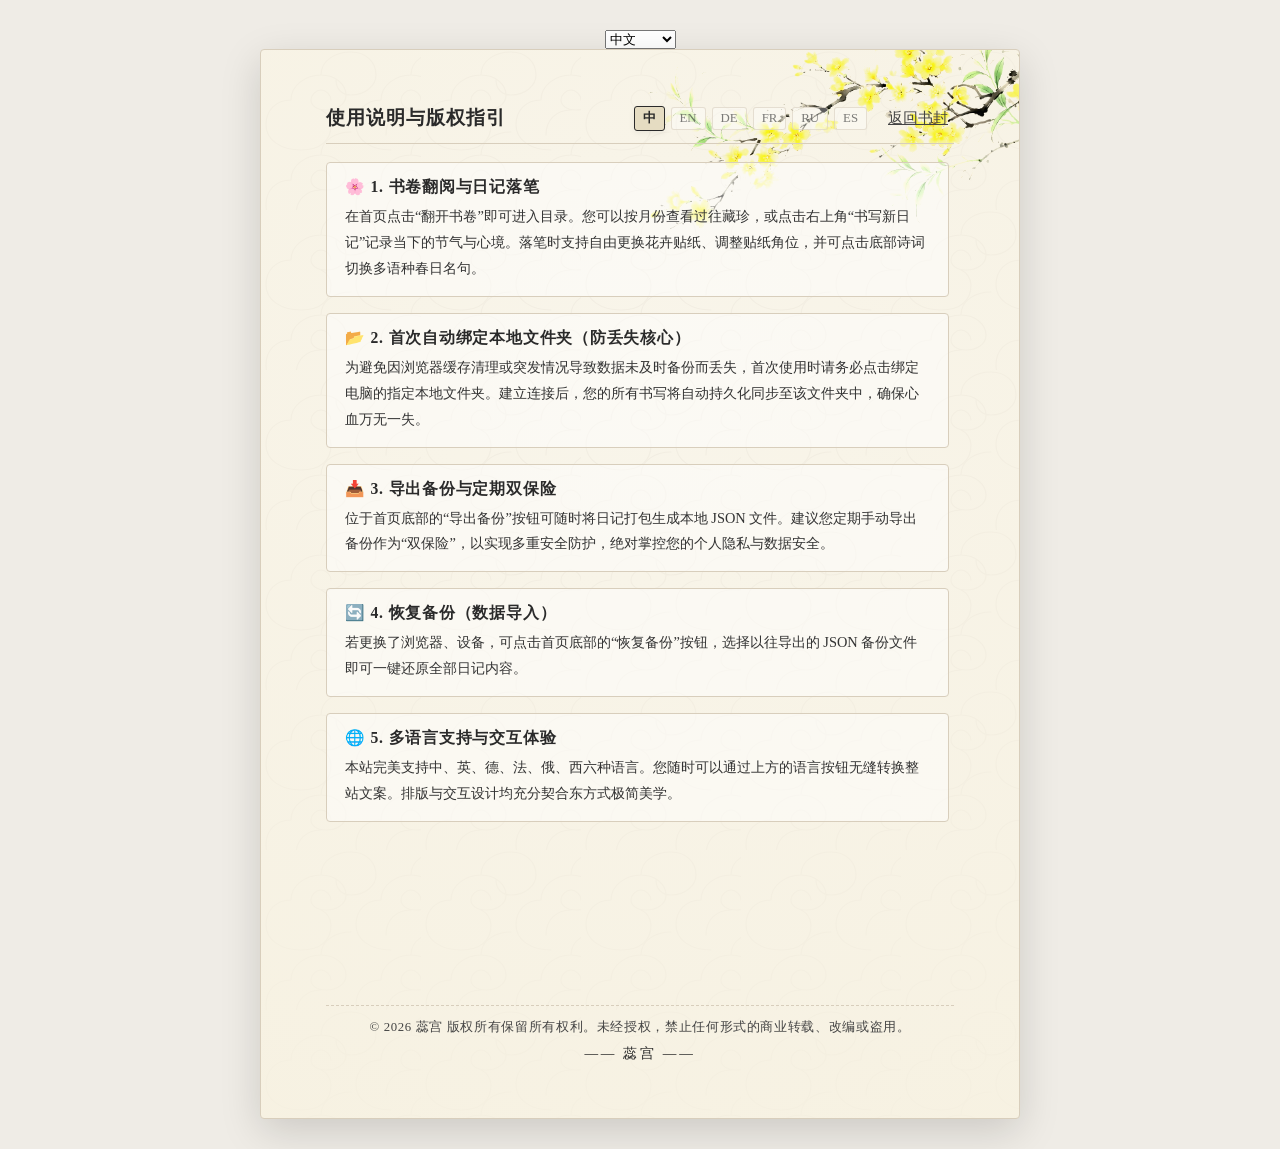
==== commit 65ab3446: "Update guide.html" ====
--- a/guide.html
+++ b/guide.html
@@ -242,9 +242,9 @@
         <!-- 底部版权与品牌区 -->
         <div class="footer-area">
             <div class="copyright-text" id="copyrightText">
-                © 2026 蕊宫·灵犀鉴 版权所有保留所有权利。未经授权，禁止任何形式的商业转载、改编或盗用。
-            </div>
-            <div class="brand-footer" id="guideBrand">—— 蕊宫 · 灵犀鉴 ——</div>
+                © 2026 蕊宫 版权所有保留所有权利。未经授权，禁止任何形式的商业转载、改编或盗用。
+            </div>
+            <div class="brand-footer" id="guideBrand">—— 蕊宫 ——</div>
         </div>
     </div>
 
@@ -263,8 +263,8 @@
                 p_4: "若更换了浏览器、设备，可点击首页底部的“恢复备份”按钮，选择以往导出的 JSON 备份文件即可一键还原全部日记内容。",
                 h2_5: "🌐 5. 多语言支持与交互体验",
                 p_5: "本站完美支持中、英、德、法、俄、西六种语言。您随时可以通过上方的语言按钮无缝转换整站文案。排版与交互设计均充分契合东方式极简美学。",
-                copyright: "© 2026 蕊宫·灵犀鉴 版权所有保留所有权利。未经授权，禁止任何形式的商业转载、改编或盗用。",
-                brand: "—— 蕊宫 · 灵犀鉴 ——"
+                copyright: "© 2026 蕊宫版权所有保留所有权利。未经授权，禁止任何形式的商业转载、改编或盗用。",
+                brand: "—— 蕊宫  ——"
             },
             en: {
                 navTitle: "Instructions & Copyright Guide",
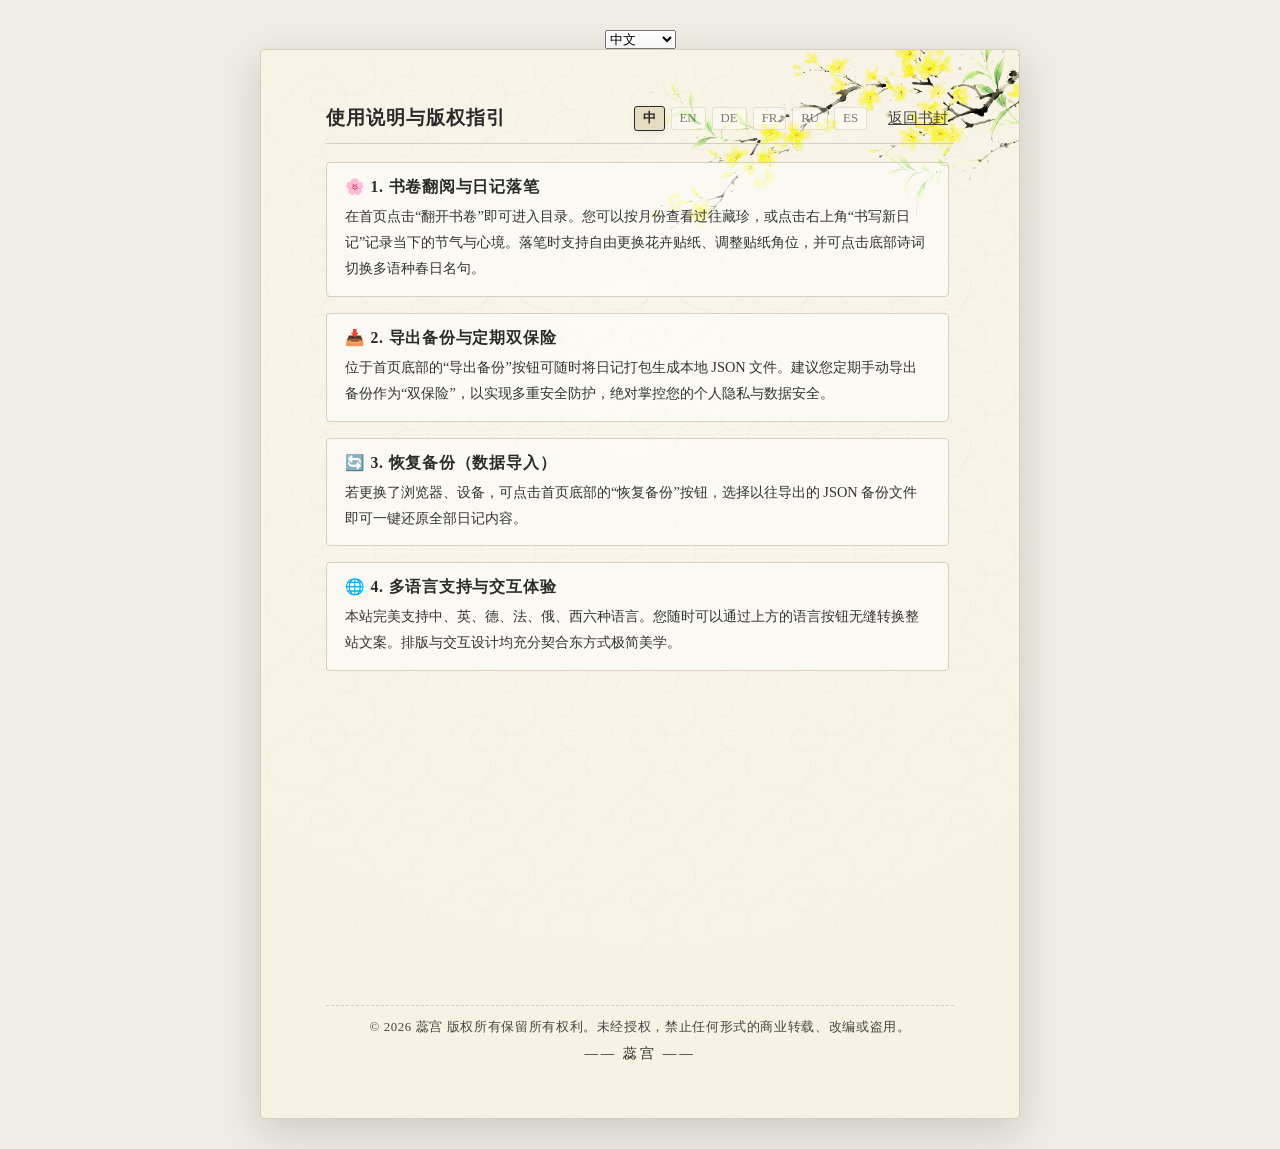
==== commit 81dd358b: "Update guide.html" ====
--- a/guide.html
+++ b/guide.html
@@ -217,25 +217,20 @@
                 <div class="guide-h2" id="h2Title1">🌸 1. 书卷翻阅与日记落笔</div>
                 <div class="guide-p" id="pText1">在首页点击“翻开书卷”即可进入目录。您可以按月份查看过往藏珍，或点击右上角“书写新日记”记录当下的节气与心境。落笔时支持自由更换花卉贴纸、调整贴纸角位，并可点击底部诗词切换多语种春日名句。</div>
             </div>
-
+            
             <div class="guide-section">
-                <div class="guide-h2" id="h2Title2">📂 2. 首次自动绑定本地文件夹（防丢失核心）</div>
-                <div class="guide-p" id="pText2">为避免因浏览器缓存清理或突发情况导致数据未及时备份而丢失，首次使用时请务必点击绑定电脑的指定本地文件夹。建立连接后，您的所有书写将自动持久化同步至该文件夹中，确保心血万无一失。</div>
+                <div class="guide-h2" id="h2Title2">📥 2. 导出备份与定期双保险</div>
+                <div class="guide-p" id="pText2">位于首页底部的“导出备份”按钮可随时将日记打包生成本地 JSON 文件。建议您定期手动导出备份作为“双保险”，以实现多重安全防护，绝对掌控您的个人隐私与数据安全。</div>
             </div>
 
             <div class="guide-section">
-                <div class="guide-h2" id="h2Title3">📥 3. 导出备份与定期双保险</div>
-                <div class="guide-p" id="pText3">位于首页底部的“导出备份”按钮可随时将日记打包生成本地 JSON 文件。建议您定期手动导出备份作为“双保险”，以实现多重安全防护，绝对掌控您的个人隐私与数据安全。</div>
+                <div class="guide-h2" id="h2Title3">🔄 3. 恢复备份（数据导入）</div>
+                <div class="guide-p" id="pText3">若更换了浏览器、设备，可点击首页底部的“恢复备份”按钮，选择以往导出的 JSON 备份文件即可一键还原全部日记内容。</div>
             </div>
 
             <div class="guide-section">
-                <div class="guide-h2" id="h2Title4">🔄 4. 恢复备份（数据导入）</div>
-                <div class="guide-p" id="pText4">若更换了浏览器、设备，可点击首页底部的“恢复备份”按钮，选择以往导出的 JSON 备份文件即可一键还原全部日记内容。</div>
-            </div>
-
-            <div class="guide-section">
-                <div class="guide-h2" id="h2Title5">🌐 5. 多语言支持与交互体验</div>
-                <div class="guide-p" id="pText5">本站完美支持中、英、德、法、俄、西六种语言。您随时可以通过上方的语言按钮无缝转换整站文案。排版与交互设计均充分契合东方式极简美学。</div>
+                <div class="guide-h2" id="h2Title4">🌐 4. 多语言支持与交互体验</div>
+                <div class="guide-p" id="pText4">本站完美支持中、英、德、法、俄、西六种语言。您随时可以通过上方的语言按钮无缝转换整站文案。排版与交互设计均充分契合东方式极简美学。</div>
             </div>
         </div>
 
@@ -255,14 +250,13 @@
                 backHome: "返回书封",
                 h2_1: "🌸 1. 书卷翻阅与日记落笔",
                 p_1: "在首页点击“翻开书卷”即可进入目录。您可以按月份查看过往藏珍，或点击右上角“书写新日记”记录当下的节气与心境。落笔时支持自由更换花卉贴纸、调整贴纸角位，并可点击底部诗词切换多语种春日名句。",
-                h2_2: "📂 2. 首次自动绑定本地文件夹（防丢失核心）",
-                p_2: "为避免因浏览器缓存清理或突发情况导致数据未及时备份而丢失，首次使用时请务必点击绑定电脑的指定本地文件夹。建立连接后，您的所有书写将自动持久化同步至该文件夹中，确保心血万无一失。",
-                h2_3: "📥 3. 导出备份与定期双保险",
-                p_3: "位于首页底部的“导出备份”按钮可随时将日记打包生成本地 JSON 文件。建议您定期手动导出备份作为“双保险”，以实现多重安全防护，绝对掌控您的个人隐私与数据安全。",
-                h2_4: "🔄 4. 恢复备份（数据导入）",
-                p_4: "若更换了浏览器、设备，可点击首页底部的“恢复备份”按钮，选择以往导出的 JSON 备份文件即可一键还原全部日记内容。",
-                h2_5: "🌐 5. 多语言支持与交互体验",
-                p_5: "本站完美支持中、英、德、法、俄、西六种语言。您随时可以通过上方的语言按钮无缝转换整站文案。排版与交互设计均充分契合东方式极简美学。",
+                
+                h2_2: "📥 2. 导出备份与定期双保险",
+                p_2: "位于首页底部的“导出备份”按钮可随时将日记打包生成本地 JSON 文件。建议您定期手动导出备份作为“双保险”，以实现多重安全防护，绝对掌控您的个人隐私与数据安全。",
+                h2_3: "🔄 3. 恢复备份（数据导入）",
+                p_3: "若更换了浏览器、设备，可点击首页底部的“恢复备份”按钮，选择以往导出的 JSON 备份文件即可一键还原全部日记内容。",
+                h2_4: "🌐 4. 多语言支持与交互体验",
+                p_4: "本站完美支持中、英、德、法、俄、西六种语言。您随时可以通过上方的语言按钮无缝转换整站文案。排版与交互设计均充分契合东方式极简美学。",
                 copyright: "© 2026 蕊宫版权所有保留所有权利。未经授权，禁止任何形式的商业转载、改编或盗用。",
                 brand: "—— 蕊宫  ——"
             },
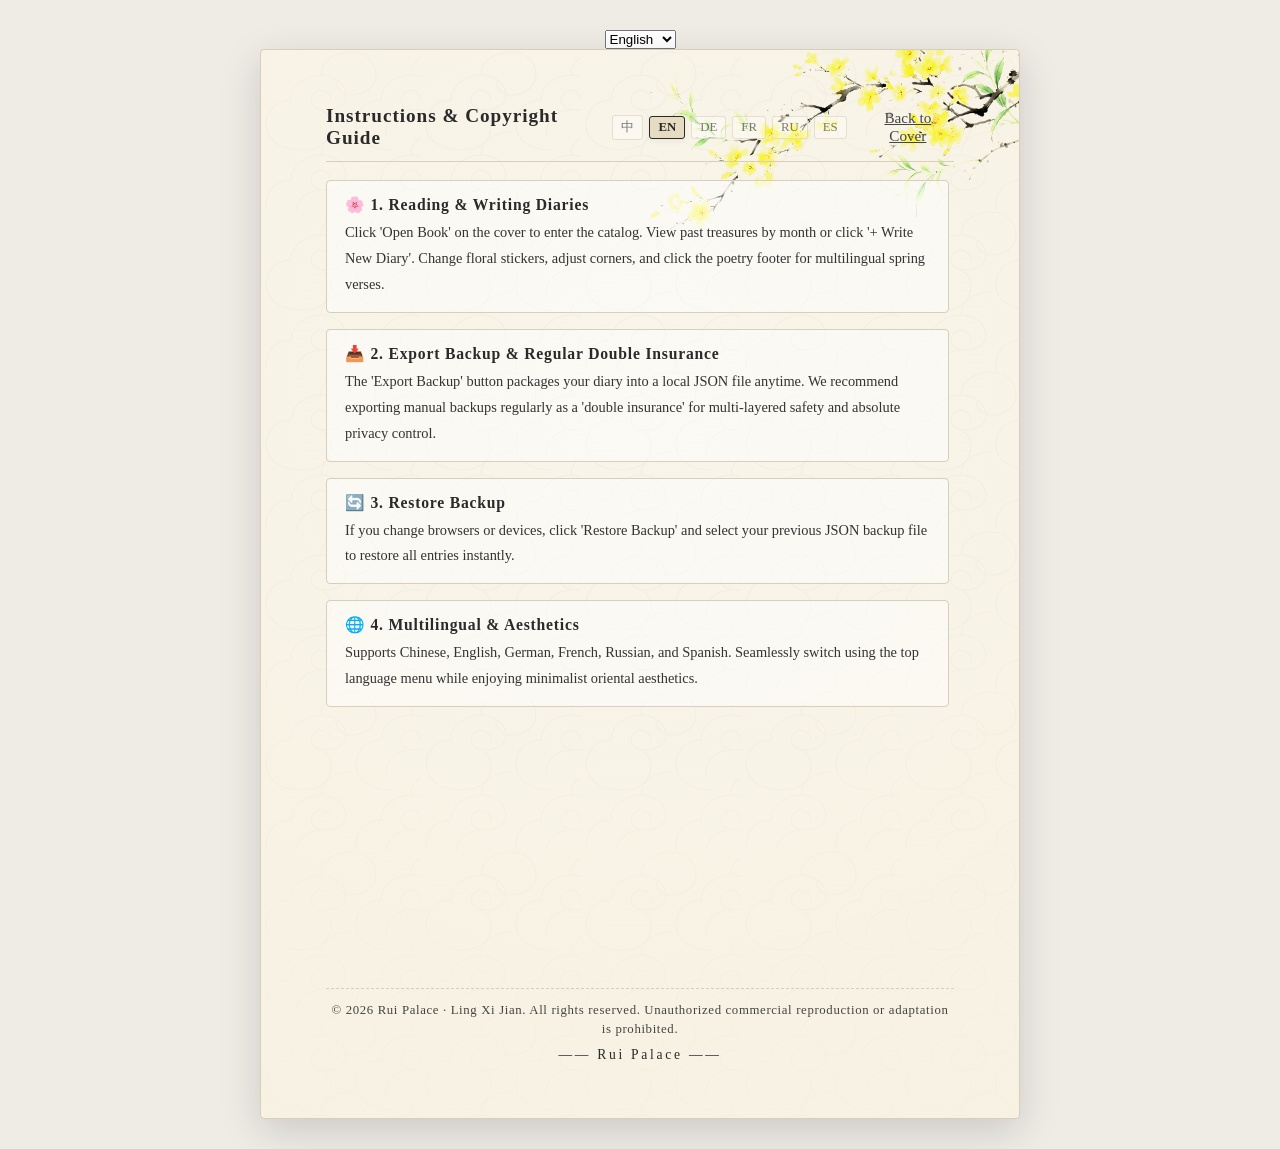
==== commit 32192240: "Update guide.html" ====
--- a/guide.html
+++ b/guide.html
@@ -4,17 +4,15 @@
 <!-- 语言选择下拉菜单 -->
 <select id="language-selector" onchange="switchLanguage(this.value)">
     <option value="zh">中文</option>
-    <option value="en">English</option>
+    <option value="en" selected>English</option>
     <option value="de">Deutsch</option>
 </select>
 
-
-
-<html lang="zh-CN">
+<html lang="en">
 <head>
     <meta charset="UTF-8">
     <meta name="viewport" content="width=device-width, initial-scale=1.0">
-    <title>使用说明 · 蕊宫 · 日记本</title>
+    <title>Instructions & Copyright Guide · Rui Palace</title>
 
     <style>
         :root {
@@ -91,7 +89,6 @@
             gap: 15px;
         }
 
-        /* 底部/导航栏精致语言切换按钮 */
         .lang-switcher {
             display: flex;
             gap: 6px;
@@ -193,53 +190,53 @@
 <body>
 
     <div class="book-sheet">
-        <img src="image/flower3.jpg" alt="花卉贴纸" class="corner-flower-sticker">
+        <img src="image/flower3.jpg" alt="Flower Sticker" class="corner-flower-sticker">
 
         <!-- 顶部导航与语言切换 -->
         <div class="page-nav">
-            <span class="nav-title" id="guideNavTitle">使用说明与版权指引</span>
+            <span class="nav-title" id="guideNavTitle">Instructions & Copyright Guide</span>
             <div class="nav-right-group">
                 <div class="lang-switcher">
-                    <button class="lang-btn active" onclick="switchLanguage('zh')">中</button>
-                    <button class="lang-btn" onclick="switchLanguage('en')">EN</button>
+                    <button class="lang-btn" onclick="switchLanguage('zh')">中</button>
+                    <button class="lang-btn active" onclick="switchLanguage('en')">EN</button>
                     <button class="lang-btn" onclick="switchLanguage('de')">DE</button>
                     <button class="lang-btn" onclick="switchLanguage('fr')">FR</button>
                     <button class="lang-btn" onclick="switchLanguage('ru')">RU</button>
                     <button class="lang-btn" onclick="switchLanguage('es')">ES</button>
                 </div>
-                <button class="btn-link" id="btnBackHome" onclick="window.location.href='index.html'">返回书封</button>
+                <button class="btn-link" id="btnBackHome" onclick="window.location.href='index.html'">Back to Cover</button>
             </div>
         </div>
 
-        <!-- 说明正文滚动区 -->
+        <!-- 说明正文滚动区（默认显示英文） -->
         <div class="content-area" id="guideContentArea">
             <div class="guide-section">
-                <div class="guide-h2" id="h2Title1">🌸 1. 书卷翻阅与日记落笔</div>
-                <div class="guide-p" id="pText1">在首页点击“翻开书卷”即可进入目录。您可以按月份查看过往藏珍，或点击右上角“书写新日记”记录当下的节气与心境。落笔时支持自由更换花卉贴纸、调整贴纸角位，并可点击底部诗词切换多语种春日名句。</div>
+                <div class="guide-h2" id="h2Title1">🌸 1. Reading & Writing Diaries</div>
+                <div class="guide-p" id="pText1">Click 'Open Book' on the cover to enter the catalog. View past treasures by month or click '+ Write New Diary'. Change floral stickers, adjust corners, and click the poetry footer for multilingual spring verses.</div>
             </div>
             
             <div class="guide-section">
-                <div class="guide-h2" id="h2Title2">📥 2. 导出备份与定期双保险</div>
-                <div class="guide-p" id="pText2">位于首页底部的“导出备份”按钮可随时将日记打包生成本地 JSON 文件。建议您定期手动导出备份作为“双保险”，以实现多重安全防护，绝对掌控您的个人隐私与数据安全。</div>
+                <div class="guide-h2" id="h2Title2">📥 2. Export Backup & Regular Double Insurance</div>
+                <div class="guide-p" id="pText2">The 'Export Backup' button packages your diary into a local JSON file anytime. We recommend exporting manual backups regularly as a 'double insurance' for multi-layered safety and absolute privacy control.</div>
             </div>
 
             <div class="guide-section">
-                <div class="guide-h2" id="h2Title3">🔄 3. 恢复备份（数据导入）</div>
-                <div class="guide-p" id="pText3">若更换了浏览器、设备，可点击首页底部的“恢复备份”按钮，选择以往导出的 JSON 备份文件即可一键还原全部日记内容。</div>
+                <div class="guide-h2" id="h2Title3">🔄 3. Restore Backup</div>
+                <div class="guide-p" id="pText3">If you change browsers or devices, click 'Restore Backup' and select your previous JSON backup file to restore all entries instantly.</div>
             </div>
 
             <div class="guide-section">
-                <div class="guide-h2" id="h2Title4">🌐 4. 多语言支持与交互体验</div>
-                <div class="guide-p" id="pText4">本站完美支持中、英、德、法、俄、西六种语言。您随时可以通过上方的语言按钮无缝转换整站文案。排版与交互设计均充分契合东方式极简美学。</div>
+                <div class="guide-h2" id="h2Title4">🌐 4. Multilingual & Aesthetics</div>
+                <div class="guide-p" id="pText4">Supports Chinese, English, German, French, Russian, and Spanish. Seamlessly switch using the top language menu while enjoying minimalist oriental aesthetics.</div>
             </div>
         </div>
 
         <!-- 底部版权与品牌区 -->
         <div class="footer-area">
             <div class="copyright-text" id="copyrightText">
-                © 2026 蕊宫 版权所有保留所有权利。未经授权，禁止任何形式的商业转载、改编或盗用。
-            </div>
-            <div class="brand-footer" id="guideBrand">—— 蕊宫 ——</div>
+                © 2026 Rui Palace · Ling Xi Jian. All rights reserved. Unauthorized commercial reproduction or adaptation is prohibited.
+            </div>
+            <div class="brand-footer" id="guideBrand">—— Rui Palace ——</div>
         </div>
     </div>
 
@@ -250,13 +247,12 @@
                 backHome: "返回书封",
                 h2_1: "🌸 1. 书卷翻阅与日记落笔",
                 p_1: "在首页点击“翻开书卷”即可进入目录。您可以按月份查看过往藏珍，或点击右上角“书写新日记”记录当下的节气与心境。落笔时支持自由更换花卉贴纸、调整贴纸角位，并可点击底部诗词切换多语种春日名句。",
-                
                 h2_2: "📥 2. 导出备份与定期双保险",
                 p_2: "位于首页底部的“导出备份”按钮可随时将日记打包生成本地 JSON 文件。建议您定期手动导出备份作为“双保险”，以实现多重安全防护，绝对掌控您的个人隐私与数据安全。",
                 h2_3: "🔄 3. 恢复备份（数据导入）",
                 p_3: "若更换了浏览器、设备，可点击首页底部的“恢复备份”按钮，选择以往导出的 JSON 备份文件即可一键还原全部日记内容。",
                 h2_4: "🌐 4. 多语言支持与交互体验",
-                p_4: "本站完美支持中、英、德、法、俄、西六种语言。您随时可以通过上方的语言按钮无缝转换整站文案。排版与交互设计均充分契合东方式极简美学。",
+                p_4: "本站完美支持中、英、德,、法、俄、西六种语言。您随时可以通过上方的语言按钮无缝转换整站文案。排版与交互设计均充分契合东方式极简美学。",
                 copyright: "© 2026 蕊宫版权所有保留所有权利。未经授权，禁止任何形式的商业转载、改编或盗用。",
                 brand: "—— 蕊宫  ——"
             },
@@ -265,62 +261,54 @@
                 backHome: "Back to Cover",
                 h2_1: "🌸 1. Reading & Writing Diaries",
                 p_1: "Click 'Open Book' on the cover to enter the catalog. View past treasures by month or click '+ Write New Diary'. Change floral stickers, adjust corners, and click the poetry footer for multilingual spring verses.",
-                h2_2: "📂 2. Automatic Local Folder Binding (Anti-Loss Core)",
-                p_2: "To prevent data loss from browser cache clearing or unbacked changes, please bind a designated local computer folder upon your first visit. Once connected, all your writings will automatically persist and sync into this folder.",
-                h2_3: "📥 3. Export Backup & Regular Double Insurance",
-                p_3: "The 'Export Backup' button packages your diary into a local JSON file anytime. We recommend exporting manual backups regularly as a 'double insurance' for multi-layered safety and absolute privacy control.",
-                h2_4: "🔄 4. Restore Backup",
-                p_4: "If you change browsers or devices, click 'Restore Backup' and select your previous JSON backup file to restore all entries instantly.",
-                h2_5: "🌐 5. Multilingual & Aesthetics",
-                p_5: "Supports Chinese, English, German, French, Russian, and Spanish. Seamlessly switch using the top language menu while enjoying minimalist oriental aesthetics.",
+                h2_2: "📥 2. Export Backup & Regular Double Insurance",
+                p_2: "The 'Export Backup' button packages your diary into a local JSON file anytime. We recommend exporting manual backups regularly as a 'double insurance' for multi-layered safety and absolute privacy control.",
+                h2_3: "🔄 3. Restore Backup",
+                p_3: "If you change browsers or devices, click 'Restore Backup' and select your previous JSON backup file to restore all entries instantly.",
+                h2_4: "🌐 4. Multilingual & Aesthetics",
+                p_4: "Supports Chinese, English, German, French, Russian, and Spanish. Seamlessly switch using the top language menu while enjoying minimalist oriental aesthetics.",
                 copyright: "© 2026 Rui Palace · Ling Xi Jian. All rights reserved. Unauthorized commercial reproduction or adaptation is prohibited.",
-                brand: "—— Rui Palace · Ling Xi Jian ——"
+                brand: "—— Rui Palace ——"
             },
             de: {
                 navTitle: "Anleitung & Urheberrecht",
                 backHome: "Zum Umschlag",
                 h2_1: "🌸 1. Lesen & Tagebuch schreiben",
                 p_1: "Klicken Sie auf „Buch öffnen“, um den Katalog aufzurufen. Betrachten Sie Schätze nach Monat oder schreiben Sie über „Neues Tagebuch“ Ihre aktuellen Stimmungen nieder. Sticker lassen sich flexibel anpassen.",
-                h2_2: "📂 2. Automatisches Binden eines lokalen Ordners (Schutz vor Verlust)",
-                p_2: "Um Datenverlust durch Cache-Löschung zu vermeiden, binden Sie beim ersten Mal unbedingt einen lokalen Computerordner an. Nach der Verbindung werden alle Schriften automatisch in diesem Ordner dauerhaft gespeichert.",
-                h2_3: "📥 3. Backup exportieren & regelmäßige doppelte Absicherung",
-                p_3: "Der Button „Backup exportieren“ erstellt jederzeit eine lokale JSON-Datei. Es wird empfohlen, regelmäßig manuelle Backups als „doppelte Absicherung“ zu erstellen, um die absolute Datensicherheit zu gewährleisten.",
-                h2_4: "🔄 4. Backup wiederherstellen",
-                p_4: "Bei Browserwechsel oder Gerätetausch wählen Sie Ihre JSON-Sicherheitskopie über „Backup wiederherstellen“ aus, um alle Einträge sofort wiederherzustellen.",
-                h2_5: "🌐 5. Mehrsprachigkeit & Ästhetik",
-                p_5: "Die Website unterstützt sechs Sprachen. Wechseln Sie nahtlos über das obere Sprachmenü und genießen Sie die minimalistische orientalische Ästhetik.",
+                h2_2: "📥 3. Backup exportieren & regelmäßige doppelte Absicherung",
+                p_2: "Der Button „Backup exportieren“ erstellt jederzeit eine lokale JSON-Datei. Es wird empfohlen, regelmäßig manuelle Backups als „doppelte Absicherung“ zu erstellen, um die absolute Datensicherheit zu gewährleisten.",
+                h2_3: "🔄 4. Backup wiederherstellen",
+                p_3: "Bei Browserwechsel oder Gerätetausch wählen Sie Ihre JSON-Sicherheitskopie über „Backup wiederherstellen“ aus, um alle Einträge sofort wiederherzustellen.",
+                h2_4: "🌐 5. Mehrsprachigkeit & Ästhetik",
+                p_4: "Die Website unterstützt sechs Sprachen. Wechseln Sie nahtlos über das obere Sprachmenü und genießen Sie die minimalistische orientalische Ästhetik.",
                 copyright: "© 2026 Rui Palast · Ling Xi Jian. Alle Rechte vorbehalten. Unerlaubte kommerzielle Nutzung oder Anpassung ist untersagt.",
-                brand: "—— Rui Palast · Ling Xi Jian ——"
+                brand: "—— Rui Palast ——"
             },
             fr: {
                 navTitle: "Instructions & Droits d'Auteur",
                 backHome: "Retour à la Couverture",
                 h2_1: "🌸 1. Lecture et Écriture",
                 p_1: "Cliquez sur « Ouvrir le Livre » pour accéder au catalogue. Consultez les notes par mois ou créez un nouveau journal. Personnalisez les autocollants et les coins.",
-                h2_2: "📂 2. Liaison automatique du dossier local (Anti-perte)",
-                p_2: "Pour éviter toute perte de données en cas de nettoyage du cache, veuillez lier un dossier local de votre ordinateur dès la première utilisation. Tous vos écrits y seront automatiquement synchronisés.",
-                h2_3: "📥 3. Exportation et double assurance régulière",
-                p_3: "Le bouton d'exportation rassemble vos données dans un fichier JSON local. Il est conseillé d'effectuer des sauvegardes manuelles régulières comme « double assurance » pour une sécurité absolue.",
-                h2_4: "🔄 4. Restaurer la Sauvegarde",
-                p_4: "En cas de changement d'appareil ou de nettoyage du cache, importez votre fichier JSON pour restaurer instantanément l'ensemble de vos journaux.",
-                h2_5: "🌐 5. Support Multilingue et Esthétique",
-                p_5: "Prend en charge six langues. Changez facilement via le menu supérieur tout en profitant d'une esthétique orientale minimaliste.",
+                h2_2: "📥 3. Exportation et double assurance régulière",
+                p_2: "Le bouton d'exportation rassemble vos données dans un fichier JSON local. Il est conseillé d'effectuer des sauvegardes manuelles régulières comme « double assurance » pour une sécurité absolue.",
+                h2_3: "🔄 4. Restaurer la Sauvegarde",
+                p_3: "En cas de changement d'appareil ou de nettoyage du cache, importez votre fichier JSON pour restaurer instantanément l'ensemble de vos journaux.",
+                h2_4: "🌐 5. Support Multilingue et Esthétique",
+                p_4: "Prend en charge six langues. Changez facilement via le menu supérieur tout en profitant d'une esthétique orientale minimaliste.",
                 copyright: "© 2026 Palais Rui · Ling Xi Jian. Tous droits réservés. Reproduction commerciale interdite.",
-                brand: "—— Palais Rui · Ling Xi Jian ——"
+                brand: "—— Palais Rui ——"
             },
             ru: {
                 navTitle: "Инструкция и Авторские Права",
                 backHome: "К обложке",
                 h2_1: "🌸 1. Чтение и Написание Дневника",
                 p_1: "Нажмите «Открыть Книгу» для входа в каталог. Просматривайте архив по месяцам или создавайте новые записи. Меняйте цветочные стикеры и настраивайте их положение.",
-                h2_2: "📂 2. Автоматическая привязка локальной папки (Защита от потери)",
-                p_2: "Чтобы избежать потери данных при очистке кэша браузера, обязательно привяжите указанную локальную папку на компьютере при первом использовании. Ваши записи будут автоматически сохраняться в ней.",
-                h2_3: "📥 3. Экспорт бэкапа и регулярная двойная страховка",
-                p_3: "Кнопка экспорта упаковывает ваши данные в локальный JSON-файл. Рекомендуется регулярно делать ручные бэкапы в качестве «двойной страховки» для абсолютной безопасности конфиденциальных данных.",
-                h2_4: "🔄 4. Восстановление Бэкапа",
-                p_4: "При смене браузера или устройства вы можете в один клик восстановить все записи с помощью сохраненного JSON-файла.",
-                h2_5: "🌐 5. Поддержка Языков",
-                p_5: "Полная поддержка шести языков с мгновенным переключением через верхнее меню в восточном минималистичном стиле.",
+                h2_2: "📥 3. Экспорт бэкапа и регулярная двойная страховка",
+                p_2: "Кнопка экспорта упаковывает ваши данные в локальный JSON-файл. Рекомендуется регулярно делать ручные бэкапы в качестве «двойной страховки» для абсолютной безопасности конфиденциальных данных.",
+                h2_3: "🔄 4. Восстановление Бэкапа",
+                p_3: "При смене браузера или устройства вы можете в один клик восстановить все записи с помощью сохраненного JSON-файла.",
+                h2_4: "🌐 5. Поддержка Языков",
+                p_4: "Полная поддержка шести языков с мгновенным переключением через верхнее меню в восточном минималистичном стиле.",
                 copyright: "© 2026 Дворец Руй · Лин Си Цзянь. Все права защищены. Коммерческое использование запрещено.",
                 brand: "—— Дворец Руй · Лин Си Цзянь ——"
             },
@@ -329,16 +317,14 @@
                 backHome: "Volver a Portada",
                 h2_1: "🌸 1. Lectura y Escritura",
                 p_1: "Haz clic en 'Abrir Libro' para entrar al catálogo. Explora tesoros pasados por mes o escribe nuevos diarios. Personaliza las pegatinas libremente.",
-                h2_2: "📂 2. Vinculación automática de carpeta local (Antiperdida)",
-                p_2: "Para evitar la pérdida de datos por borrado de caché, asegúrate de vincular una carpeta local en tu ordenador en el primer uso. Todos tus escritos se sincronizarán y guardarán allí automáticamente.",
-                h2_3: "📥 3. Exportar copia y doble seguro periódico",
-                p_3: "El botón de exportación genera un archivo JSON local en cualquier momento. Se recomienda realizar copias manuales periódicas como un «doble seguro» para garantizar la seguridad absoluta de tus datos.",
-                h2_4: "🔄 4. Restaurar Copia",
-                p_4: "Si cambias de navegador o dispositivo, selecciona tu archivo JSON anterior para restaurar todas tus entradas al instante.",
-                h2_5: "🌐 5. Soporte Multilingüe",
-                p_5: "Compatible con seis idiomas. Cambia sin problemas desde el menú superior disfrutando de una estética oriental minimalista.",
+                h2_2: "📥 3. Exportar copia y doble seguro periódico",
+                p_2: "El botón de exportación genera un archivo JSON local en cualquier momento. Se recomienda realizar copias manuales periódicas como un «doble seguro» para garantizar la seguridad absoluta de tus datos.",
+                h2_3: "🔄 4. Restaurar Copia",
+                p_3: "Si cambias de navegador o dispositivo, selecciona tu archivo JSON anterior para restaurar todas tus entradas al instante.",
+                h2_4: "🌐 5. Soporte Multilingüe",
+                p_4: "Compatible con seis idiomas. Cambia sin problemas desde el menú superior disfrutando de una estética oriental minimalista.",
                 copyright: "© 2026 Palacio Rui · Ling Xi Jian. Todos los derechos reservados. Prohibida su reproducción comercial.",
-                brand: "—— Palacio Rui · Ling Xi Jian ——"
+                brand: "—— Palacio Rui ——"
             }
         };
 
@@ -351,16 +337,50 @@
 
             document.getElementById('guideNavTitle').innerText = t.navTitle;
             document.getElementById('btnBackHome').innerText = t.backHome;
-            document.getElementById('h2Title1').innerText = t.h2_1;
-            document.getElementById('pText1').innerText = t.p_1;
-            document.getElementById('h2Title2').innerText = t.h2_2;
-            document.getElementById('pText2').innerText = t.p_2;
-            document.getElementById('h2Title3').innerText = t.h2_3;
-            document.getElementById('pText3').innerText = t.p_3;
-            document.getElementById('h2Title4').innerText = t.h2_4;
-            document.getElementById('pText4').innerText = t.p_4;
-            document.getElementById('h2Title5').innerText = t.h2_5;
-            document.getElementById('pText5').innerText = t.p_5;
+            
+            // 动态渲染对应语言的区块
+            const contentArea = document.getElementById('guideContentArea');
+            let htmlContent = '';
+            
+            if (lang === 'zh') {
+                htmlContent = `
+                    <div class="guide-section">
+                        <div class="guide-h2">${t.h2_1}</div>
+                        <div class="guide-p">${t.p_1}</div>
+                    </div>
+                    <div class="guide-section">
+                        <div class="guide-h2">${t.h2_2}</div>
+                        <div class="guide-p">${t.p_2}</div>
+                    </div>
+                    <div class="guide-section">
+                        <div class="guide-h2">${t.h2_3}</div>
+                        <div class="guide-p">${t.p_3}</div>
+                    </div>
+                    <div class="guide-section">
+                        <div class="guide-h2">${t.h2_4}</div>
+                        <div class="guide-p">${t.p_4}</div>
+                    </div>`;
+            } else {
+                htmlContent = `
+                    <div class="guide-section">
+                        <div class="guide-h2">${t.h2_1}</div>
+                        <div class="guide-p">${t.p_1}</div>
+                    </div>
+                    <div class="guide-section">
+                        <div class="guide-h2">${t.h2_2}</div>
+                        <div class="guide-p">${t.p_2}</div>
+                    </div>
+                    <div class="guide-section">
+                        <div class="guide-h2">${t.h2_3}</div>
+                        <div class="guide-p">${t.p_3}</div>
+                    </div>
+                    <div class="guide-section">
+                        <div class="guide-h2">${t.h2_4}</div>
+                        <div class="guide-p">${t.p_4}</div>
+                    </div>`;
+            }
+            contentArea.innerHTML = htmlContent;
+            
             document.getElementById('copyrightText').innerText = t.copyright;
             document.getElementById('guideBrand').innerText = t.brand;
         }
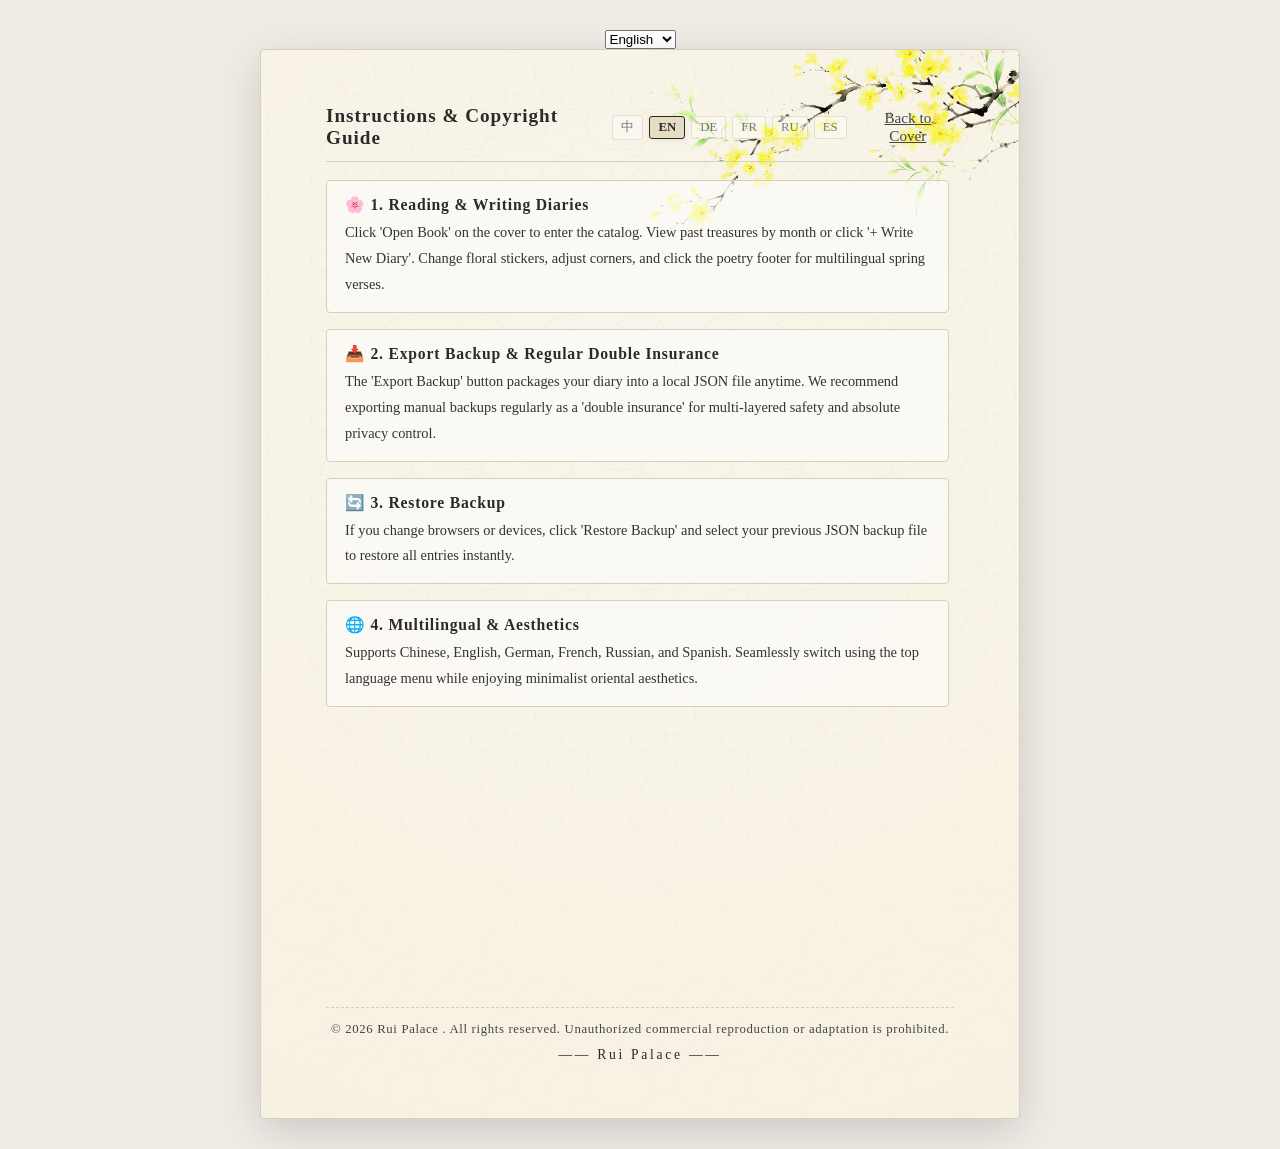
==== commit 11f54636: "Update fmt.Println message from 'Hello' to 'Goodbye'" ====
--- a/guide.html
+++ b/guide.html
@@ -234,7 +234,7 @@
         <!-- 底部版权与品牌区 -->
         <div class="footer-area">
             <div class="copyright-text" id="copyrightText">
-                © 2026 Rui Palace · Ling Xi Jian. All rights reserved. Unauthorized commercial reproduction or adaptation is prohibited.
+                © 2026 Rui Palace . All rights reserved. Unauthorized commercial reproduction or adaptation is prohibited.
             </div>
             <div class="brand-footer" id="guideBrand">—— Rui Palace ——</div>
         </div>
@@ -267,7 +267,7 @@
                 p_3: "If you change browsers or devices, click 'Restore Backup' and select your previous JSON backup file to restore all entries instantly.",
                 h2_4: "🌐 4. Multilingual & Aesthetics",
                 p_4: "Supports Chinese, English, German, French, Russian, and Spanish. Seamlessly switch using the top language menu while enjoying minimalist oriental aesthetics.",
-                copyright: "© 2026 Rui Palace · Ling Xi Jian. All rights reserved. Unauthorized commercial reproduction or adaptation is prohibited.",
+                copyright: "© 2026 Rui Palace . All rights reserved. Unauthorized commercial reproduction or adaptation is prohibited.",
                 brand: "—— Rui Palace ——"
             },
             de: {
@@ -281,7 +281,7 @@
                 p_3: "Bei Browserwechsel oder Gerätetausch wählen Sie Ihre JSON-Sicherheitskopie über „Backup wiederherstellen“ aus, um alle Einträge sofort wiederherzustellen.",
                 h2_4: "🌐 5. Mehrsprachigkeit & Ästhetik",
                 p_4: "Die Website unterstützt sechs Sprachen. Wechseln Sie nahtlos über das obere Sprachmenü und genießen Sie die minimalistische orientalische Ästhetik.",
-                copyright: "© 2026 Rui Palast · Ling Xi Jian. Alle Rechte vorbehalten. Unerlaubte kommerzielle Nutzung oder Anpassung ist untersagt.",
+                copyright: "© 2026 Rui Palast . Alle Rechte vorbehalten. Unerlaubte kommerzielle Nutzung oder Anpassung ist untersagt.",
                 brand: "—— Rui Palast ——"
             },
             fr: {
@@ -295,7 +295,7 @@
                 p_3: "En cas de changement d'appareil ou de nettoyage du cache, importez votre fichier JSON pour restaurer instantanément l'ensemble de vos journaux.",
                 h2_4: "🌐 5. Support Multilingue et Esthétique",
                 p_4: "Prend en charge six langues. Changez facilement via le menu supérieur tout en profitant d'une esthétique orientale minimaliste.",
-                copyright: "© 2026 Palais Rui · Ling Xi Jian. Tous droits réservés. Reproduction commerciale interdite.",
+                copyright: "© 2026 Palais Rui . Tous droits réservés. Reproduction commerciale interdite.",
                 brand: "—— Palais Rui ——"
             },
             ru: {
@@ -323,7 +323,7 @@
                 p_3: "Si cambias de navegador o dispositivo, selecciona tu archivo JSON anterior para restaurar todas tus entradas al instante.",
                 h2_4: "🌐 5. Soporte Multilingüe",
                 p_4: "Compatible con seis idiomas. Cambia sin problemas desde el menú superior disfrutando de una estética oriental minimalista.",
-                copyright: "© 2026 Palacio Rui · Ling Xi Jian. Todos los derechos reservados. Prohibida su reproducción comercial.",
+                copyright: "© 2026 Palacio Rui . Todos los derechos reservados. Prohibida su reproducción comercial.",
                 brand: "—— Palacio Rui ——"
             }
         };
